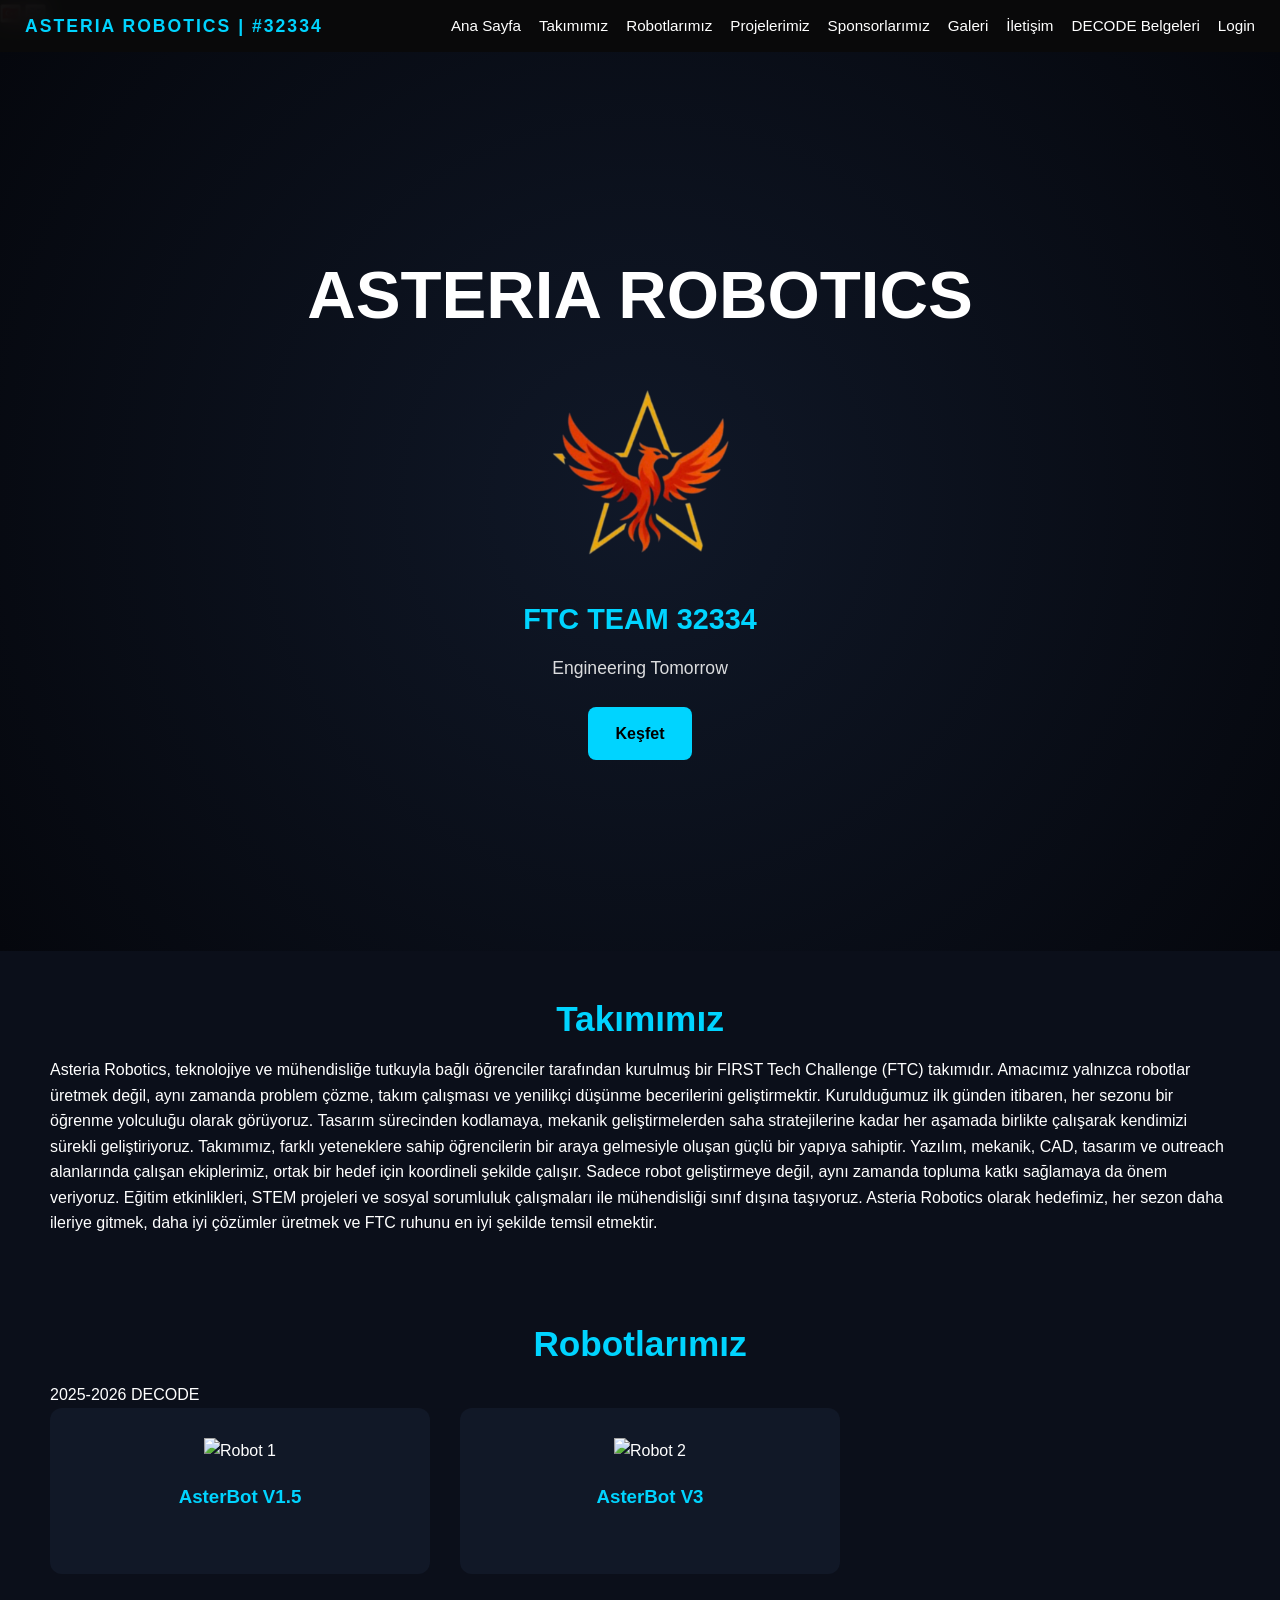
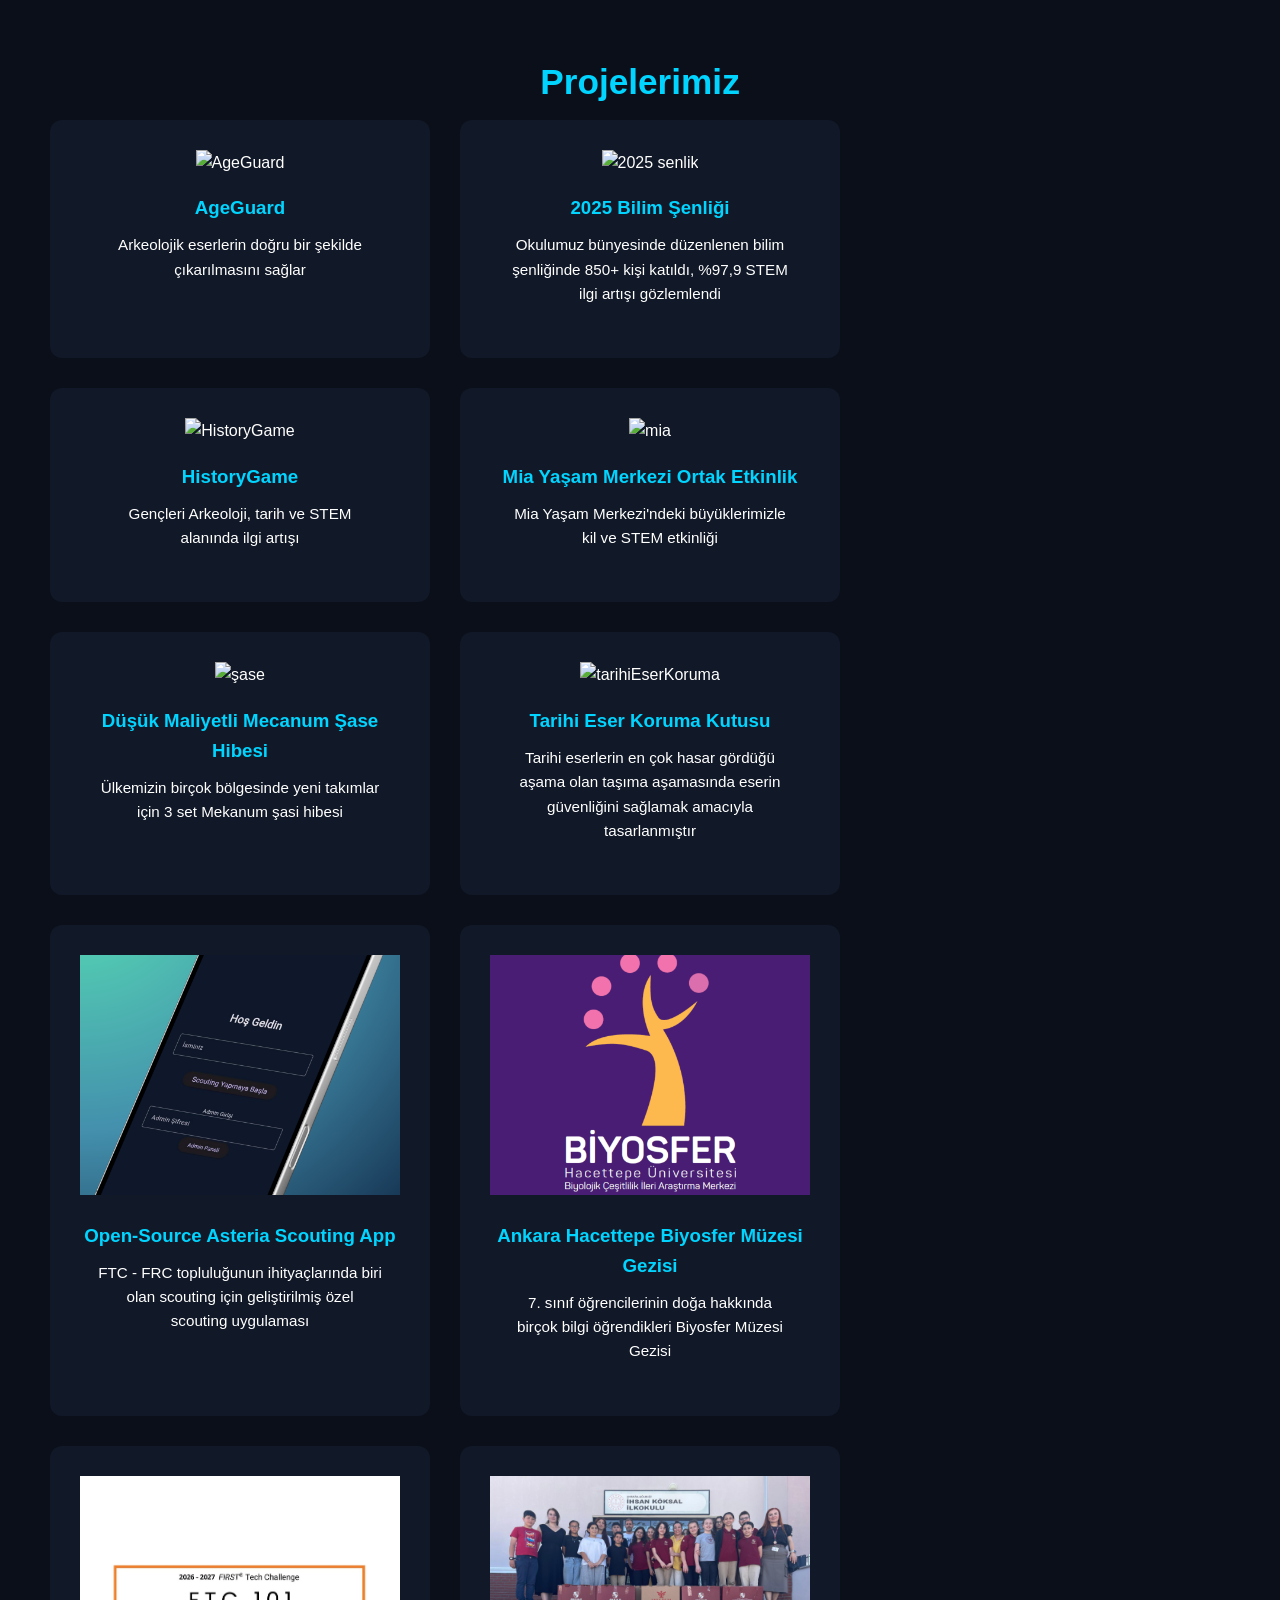
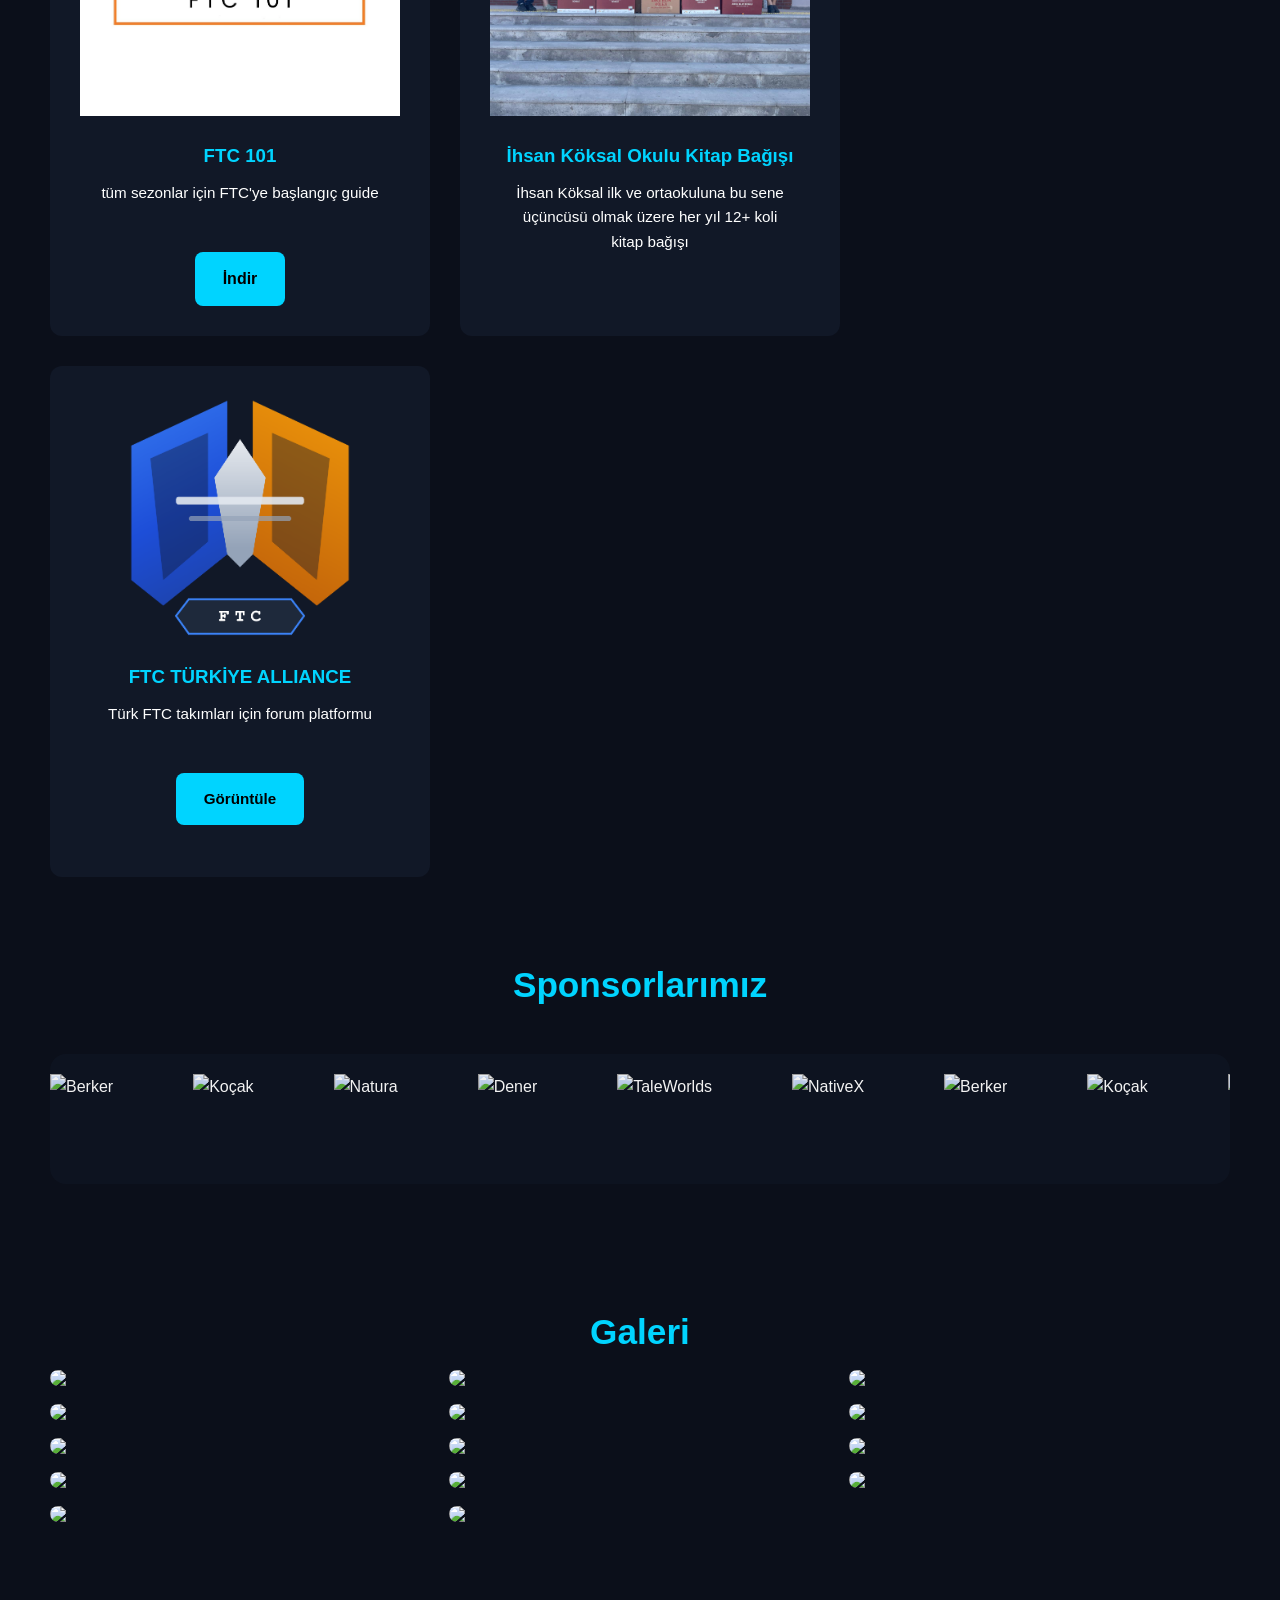
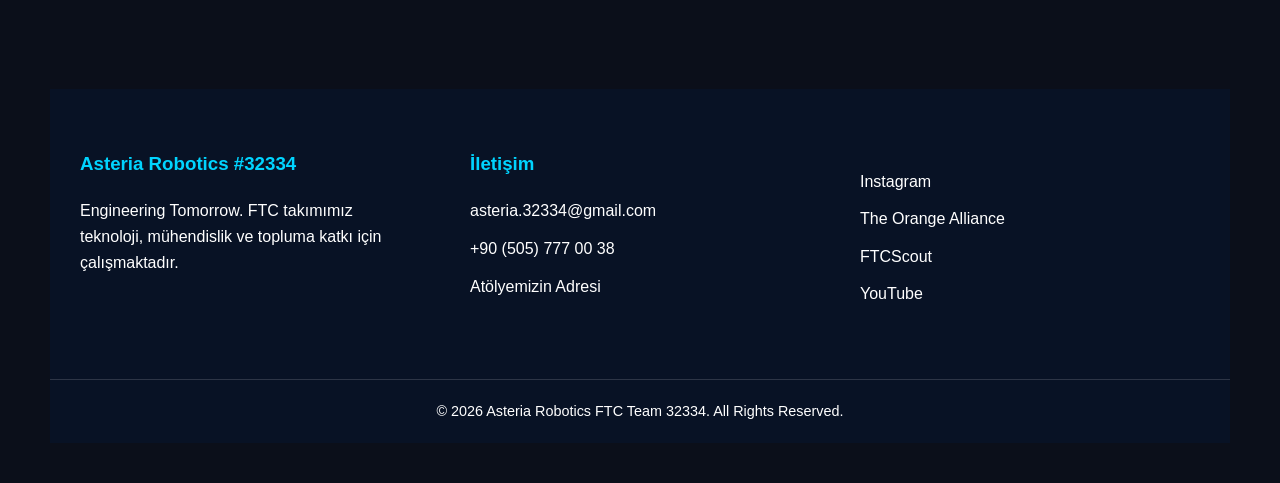
==== index.html @ 15f7be3d "Update index.html" ====
<!DOCTYPE html>
<html lang="tr">
<head>
    <meta charset="UTF-8">
    <meta name="viewport" content="width=device-width, initial-scale=1.0">
    <title>Asteria Robotics | FTC 32334</title>

    <link rel="icon" href="images/logo.png" >

    <link rel="manifest" href="manifest.json">

    <link rel="apple-touch-icon" href="images/logo.png">

    <link rel="stylesheet" href="style.css">
</head>

<body>

<!-- NAVBAR -->
<nav class="navbar">

    <div class="logo">ASTERIA ROBOTICS | #32334</div>

    <ul class="nav-links">

        <!-- Aynı sayfa bölümleri -->
        <li><a href="#home">Ana Sayfa</a></li>
        <li><a href="#team">Takımımız</a></li>
        <li><a href="#robots">Robotlarımız</a></li>
        <li><a href="#projects">Projelerimiz</a></li>
        <li><a href="#sponsors">Sponsorlarımız</a></li>
        <li><a href="#gallery">Galeri</a></li>
        <li><a href="#contact">İletişim</a></li>

        <li><a href="decode_belgeler.html">DECODE Belgeleri</a></li>
        <li><a href="giris.html">Login</a></li>        

        <!-- Ayrı HTML sayfaları (şimdilik boş) 
        <li><a href="awards.html">Awards</a></li>
        <li><a href="outreach.html">Outreach</a></li>
        <li><a href="resources.html">Resources</a></li>
        <li><a href="blog.html">Blog</a></li>
        <li><a href="join.html">Join Us</a></li> -->

    </ul>

</nav>

<div class="language-switch">
    <button onclick="setLanguage('tr')">🇹🇷</button>
    <button onclick="setLanguage('en')">🇬🇧</button>
</div>

<!-- HERO -->
<section id="home" class="hero">

    <div class="hero-content">

        <h1>ASTERIA ROBOTICS</h1>

         <div class="logo-wrapper">
            <img src="images/logo.png" alt="Team Logo">
        </div>

        <h2>FTC TEAM 32334</h2>

        <p>Engineering Tomorrow</p>

        <a href="#team" class="btn">Keşfet</a>

    </div>

</section>

<!-- TEAM -->
<section id="team" class="section">
    <h2>Takımımız</h2>
    <p>Asteria Robotics, teknolojiye ve mühendisliğe tutkuyla bağlı öğrenciler tarafından kurulmuş bir FIRST Tech Challenge (FTC) takımıdır. Amacımız yalnızca robotlar üretmek değil, aynı zamanda problem çözme, takım çalışması ve yenilikçi düşünme becerilerini geliştirmektir.

Kurulduğumuz ilk günden itibaren, her sezonu bir öğrenme yolculuğu olarak görüyoruz. Tasarım sürecinden kodlamaya, mekanik geliştirmelerden saha stratejilerine kadar her aşamada birlikte çalışarak kendimizi sürekli geliştiriyoruz.

Takımımız, farklı yeteneklere sahip öğrencilerin bir araya gelmesiyle oluşan güçlü bir yapıya sahiptir. Yazılım, mekanik, CAD, tasarım ve outreach alanlarında çalışan ekiplerimiz, ortak bir hedef için koordineli şekilde çalışır.

Sadece robot geliştirmeye değil, aynı zamanda topluma katkı sağlamaya da önem veriyoruz. Eğitim etkinlikleri, STEM projeleri ve sosyal sorumluluk çalışmaları ile mühendisliği sınıf dışına taşıyoruz.

Asteria Robotics olarak hedefimiz, her sezon daha ileriye gitmek, daha iyi çözümler üretmek ve FTC ruhunu en iyi şekilde temsil etmektir.</p>
</section>

<!-- ROBOTS -->
<section id="robots" class="section">
    <h2>Robotlarımız</h2>
    <p>2025-2026 DECODE </p>
    <div class="card-container">

    <div class="card">
        <img src="images/robotv1.jpeg" alt="Robot 1" width="250">
        <h3>AsterBot V1.5</h3>
        <p></p>
    </div>

    <div class="card">
        <img src="images/robotv2.jpeg" alt="Robot 2">
        <h3>AsterBot V3</h3>
        <p></p>
    </div>

</div>
</section>

<!-- PROJECTS -->
<section id="projects" class="section">
    <h2>Projelerimiz</h2>

    <div class="card-container">

    <div class="card">
        <img src="images/AgeGuard.jpeg" alt="AgeGuard">
        <h3>AgeGuard</h3>
        <p>Arkeolojik eserlerin doğru bir şekilde çıkarılmasını sağlar</p>
    </div>

    <div class="card">

        <img src="images/2025senlik.jpeg" alt="2025 senlik">

        <h3>2025 Bilim Şenliği</h3>

        <p>Okulumuz bünyesinde düzenlenen bilim şenliğinde 850+ kişi katıldı, %97,9 STEM ilgi artışı gözlemlendi
        </p>
    </div>

    <div class="card">
        <img src="images/HistoryGame.jpeg" alt="HistoryGame">
        <h3>HistoryGame</h3>
        <p>Gençleri Arkeoloji, tarih ve STEM alanında ilgi artışı</p>
    </div>

    <div class="card">
        <img src="images/mia.jpeg" alt="mia">
        <h3>Mia Yaşam Merkezi Ortak Etkinlik</h3>
        <p>Mia Yaşam Merkezi'ndeki büyüklerimizle kil ve STEM etkinliği</p>
    </div>

    <div class="card">
        <img src="images/şase.jpeg" alt="şase">
        <h3>Düşük Maliyetli Mecanum Şase Hibesi</h3>
        <p>Ülkemizin birçok bölgesinde yeni takımlar için 3 set Mekanum şasi hibesi</p>
    </div>

    <div class="card">
        <img src="images/tarihiEserKoruma.jpeg" alt="tarihiEserKoruma">
        <h3>Tarihi Eser Koruma Kutusu</h3>
        <p>Tarihi eserlerin en çok hasar gördüğü aşama olan taşıma aşamasında eserin güvenliğini sağlamak amacıyla tasarlanmıştır</p>
    </div>

    <div class="card">
        <img src="images/ASTERIA SCOUTING.png" alt="AsteriaScouting">
        <h3>Open-Source Asteria Scouting App</h3>
        <p>FTC - FRC topluluğunun ihityaçlarında biri olan scouting için geliştirilmiş özel scouting uygulaması</p>
    </div>

    <div class="card">
        <img src="images/biyosfer.png" alt="biyosfer">
        <h3>Ankara Hacettepe Biyosfer Müzesi Gezisi</h3>
        <p>7. sınıf öğrencilerinin doğa hakkında birçok bilgi öğrendikleri Biyosfer Müzesi Gezisi</p>
    </div>

    <div class="card">
        <img src="images/FTC 101.jpg" alt="ftc101">
                <h3>FTC 101 </h3>

                <p>tüm sezonlar için FTC'ye başlangıç guide</p>

                <a href="files/FTC 101 EN.pdf" download class="btn">
                    İndir
                </a>
            </div>
    <div class="card">
        <img src="images/kitap1.jpeg" alt="kitap">
        <h3>İhsan Köksal Okulu Kitap Bağışı</h3>
        <p>İhsan Köksal ilk ve ortaokuluna bu sene üçüncüsü olmak üzere her yıl 12+ koli kitap bağışı</p>
    </div>


    <div class="card">
        <img src="images/Icon-512.png" alt="ftc-turkiye-alliance">
                <h3>FTC TÜRKİYE ALLIANCE</h3>

                <p>Türk FTC takımları için forum platformu</p>

                <p><a href="https://asteria32334.github.io/ftc-turkiye-alliance/" target="_blank" class="btn">
                    Görüntüle
                </a></p>
            </div>

    <!-- 
    <div class="card">
    <h3>Engineering Portfolio</h3>

    <p>
        FTC sezon portföyümüzü inceleyebilirsiniz.
    </p>

    <a href="images/biyosfer.png"
       download
       class="btn">
       İndir
    </a> -->
</div>

</div>
</section>

<!-- SPONSORS -->
<section id="sponsors" class="section">
    <h2>Sponsorlarımız</h2>

    <div class="sponsor-slider">
        <div class="sponsor-track" data-clone="true">
            <img src="images/berker.jpeg" alt="Berker">
            <img src="images/koçak.jpeg" alt="Koçak">
            <img src="images/natura.jpeg" alt="Natura">
            <img src="images/dener.png" alt="Dener">
            <img src="images/taleworlds.jpg" alt="TaleWorlds">
            <img src="images/nativex.jpeg" alt="NativeX">
            
            <!-- Aynı resimleri tekrar koy (sonsuz döngü için) -->
            <img src="images/berker.jpeg" alt="Berker">
            <img src="images/koçak.jpeg" alt="Koçak">
            <img src="images/natura.jpeg" alt="Natura">
            <img src="images/dener.png" alt="Dener">
            <img src="images/taleworlds.jpg" alt="TaleWorlds">
            <img src="images/nativex.jpeg" alt="NativeX">
        </div>
    </div>
</section>

<!-- GALLERY -->
<section id="gallery" class="section">
    <h2>Galeri</h2>

    <div class="gallery">
    <img src="images/galeri/1.jpeg">
    <img src="images/galeri/2.jpeg">
    <img src="images/galeri/3.jpeg">
    <img src="images/galeri/4.jpeg">
    <img src="images/galeri/5.jpeg">
    <img src="images/galeri/6.jpeg">
    <img src="images/galeri/7.jpeg">
    <img src="images/galeri/8.jpeg">
    <img src="images/galeri/9.jpeg">
    <img src="images/galeri/10.jpeg">
    <img src="images/galeri/11.jpeg">
    <img src="images/galeri/12.jpeg">
    <img src="images/galeri/13.jpeg">
    <img src="images/galeri/14.jpeg">    
</div>


</section>

<!-- CONTACT -->

<!-- CONTACT -->

<!-- CONTACT 
>>>>>>> 78aea87 (Ana sayfa ve iletişim bölümü tamamlandı)
<section id="contact" class="section">
    <h2>İletişim</h2>

    <div class="card-container contact-grid">

        <div class="card">
            <h3>E-Mail</h3>
            <p>
                <a href="mailto:asteria.32334@gmail.com">asteria.32334@gmail.com</a>
            </p>
        </div>

        <div class="card">
            <h3>Telefon</h3>
            <p>
                <a href="tel:+905057770038">+90 505 777 00 38</a>
            </p>
        </div>

        <div class="card">
            <h3>Adres</h3>
            <p>
                <a href="https://maps.app.goo.gl/HN1VrrvqUwMMbExA6" target="_blank">
                    Atölye Adresi
                </a>
            </p>
        </div>

    </div>

    <!--<div class="card">
            <h3>Instagram</h3>
            <p>
                <a href="https://instagram.com/asteria32334" target="_blank">
                    @asteria32334
                </a>
            </p>
        </div>
</section>

    
<<<<<<< HEAD
    <!--  <p>e-mail: <a href="mailto:asteria.32334@gmail.com">
=======
      <p>e-mail: <a href="mailto:asteria.32334@gmail.com">
>>>>>>> 78aea87 (Ana sayfa ve iletişim bölümü tamamlandı)
    asteria.32334@gmail.com
</a></p>
    <p> </p>

    <p>telefon numarası: <a href="tel:+905057770038">
    +90 505 777 00 38
</a></p>
    <p> </p>
    <div class="address">

    <a href="https://maps.app.goo.gl/HN1VrrvqUwMMbExA6?g_st=ic" target="_blank">
        Atölyemizin Adresi
    </a>
</div>  -->

<section id="contact" class="section">
<footer class="footer">

    <div class="footer-container">

        <div class="footer-column">
            <h3>Asteria Robotics #32334</h3>
            <p>
                Engineering Tomorrow.
                FTC takımımız teknoloji, mühendislik ve topluma katkı için çalışmaktadır.
            </p>
        </div>

        <div class="footer-column">
            <h3>İletişim</h3>

            <p><a href="mailto:asteria.32334@gmail.com">
    asteria.32334@gmail.com
</a></p>
            <p><a href="tel:+905057770038">
    +90 (505) 777 00 38
</a></p>
            <p>
                <a href="https://maps.app.goo.gl/HN1VrrvqUwMMbExA6?g_st=ic" target="_blank">
        Atölyemizin Adresi
    </a>
            </p>
        </div>

        <div class="footer-column">
            <h3> </h3>

            <p><a href="https://www.instagram.com/asteria_32334/" target="_blank">
                    Instagram
                </a></p>
            <p><a href="https://theorangealliance.org/teams/32334" target="_blank">
        The Orange Alliance
    </a></p>
            <p><a href="https://ftcscout.org/teams/32334" target="_blank">
        FTCScout
    </a></p>
    </p>
            <p><a href="https://www.youtube.com/@asteria32334" target="_blank">
        YouTube
    </a></p>
        </div>

    </div>

    <div class="footer-bottom">
        © 2026 Asteria Robotics FTC Team 32334. All Rights Reserved.
    </div>

</footer>

</section>

</body>
</html>
---- style.css ----
/* ====================== RESET & GENERAL ====================== */
* {
    margin: 0;
    padding: 0;
    box-sizing: border-box;
}

html {
    scroll-behavior: smooth;
    scroll-padding-top: 80px;
}

body {
    font-family: Arial, sans-serif;
    background: #0b0f1a;
    color: white;
    line-height: 1.6;
}

/* ====================== NAVBAR ====================== */
.navbar {
    position: fixed;
    top: 0;
    width: 100%;
    background: rgba(10, 10, 10, 0.95);
    display: flex;
    justify-content: space-between;
    align-items: center;
    padding: 12px 25px;
    z-index: 1000;
    backdrop-filter: blur(10px);
}

.logo {
    font-weight: bold;
    color: #00d4ff;
    letter-spacing: 2px;
    font-size: 1.1rem;
}

.nav-links {
    display: flex;
    list-style: none;
    gap: 18px;
    flex-wrap: wrap;
}

.nav-links a {
    color: white;
    text-decoration: none;
    font-size: 0.95rem;
    transition: color 0.3s;
}

.nav-links a:hover {
    color: #00d4ff;
}

/* ====================== HERO ====================== */
.hero {
    height: 100vh;
    display: flex;
    justify-content: center;
    align-items: center;
    text-align: center;
    background: radial-gradient(circle, #101828, #05070d);
    margin-top: 25px;
}

.hero-content h1 {
    font-size: 4.2rem;
    margin-bottom: 10px;
}

.hero h2 {
    color: #00d4ff;
    margin-top: 8px;
    font-size: 1.8rem;
}

.hero p {
    margin-top: 12px;
    opacity: 0.85;
    font-size: 1.1rem;
}

.logo-wrapper img {
    width: 180px;
    margin: 20px 0;
}

.btn {
    display: inline-block;
    margin-top: 25px;
    padding: 14px 28px;
    background: #00d4ff;
    color: black;
    border-radius: 8px;
    text-decoration: none;
    font-weight: bold;
    transition: all 0.3s;
}

.btn:hover {
    transform: translateY(-3px);
    box-shadow: 0 10px 20px rgba(0, 212, 255, 0.3);
}

/* ====================== SECTIONS ====================== */
.section {
    padding: 40px 50px;
}

.section h2 {
    color: #00d4ff;
    margin-bottom: 10px;
    text-align: center;
    font-size: 2.2rem;
}

/* ====================== CARD CONTAINER ====================== */
.card-container {
    display: flex;
    gap: 30px;
    
    flex-wrap: wrap;
}

.card {
    width: 380px;
    background: #111827;
    border-radius: 12px;
    padding: 30px;
    overflow: hidden;
    text-align: center;
    transition: all 0.4s ease;
}

.card:hover {
    transform: translateY(-8px);
    box-shadow: 0 15px 30px rgba(0, 212, 255, 0.15);
}

.card img {
    width: 100%;
    height: 240px;
    object-fit: cover;
}

.card h3 {
    margin: 18px 0 10px;
    color: #00d4ff;
}

.card p {
    padding: 0 18px 22px;
    font-size: 0.95rem;
}

/* ====================== SPONSOR SLIDER (OPTIMIZE EDİLMİŞ) ====================== */
/* ====================== SPONSOR SLIDER - EN STABİL VERSİYON ====================== */
.sponsor-slider {
    overflow: hidden;
    width: 100%;
    margin: 40px 0;
    padding: 20px 0;
    background: rgba(17, 24, 39, 0.5);
    border-radius: 16px;
}

.sponsor-track {
    display: flex;
    gap: 80px;
    width: max-content;
    animation: scrollLeft 30s linear infinite;
    /* Performansı artıran özellikler */
    will-change: transform;
    transform: translate3d(0, 0, 0); /* GPU hızlandırma */
}

.sponsor-track img {
    height: 90px;
    width: auto;
    object-fit: contain;
    flex-shrink: 0;
    filter: brightness(0.95);
    transition: transform 0.4s ease;
}

.sponsor-track img:hover {
    transform: scale(1.1);
}

/* Sonsuz döngü için kopyalama */
.sponsor-track::after {
    content: attr(data-clone);
    display: flex;
    gap: 80px;
    margin-left: 80px;
}

@keyframes scrollLeft {
    from { transform: translateX(0); }
    to   { transform: translateX(-50%); }
}

/* Mobil için daha yavaş ve hafif */
@media (max-width: 768px) {
    .sponsor-track {
        animation-duration: 22s;
        gap: 50px;
    }
    .sponsor-track img {
        height: 70px;
    }
}
/* ====================== GALLERY ====================== */
.gallery {
    columns: 3;
    column-gap: 18px;
}

.gallery img {
    width: 100%;
    margin-bottom: 18px;
    border-radius: 12px;
    display: block;
}

/* ====================== CONTACT ====================== */
.card-container .card {
    text-align: center;
}

/* ====================== MEDIA QUERIES ====================== */
@media (max-width: 768px) {
    .hero h1 {
        font-size: 3rem;
    }
    
    .section {
        padding: 60px 20px;
    }
    
    .sponsor-track {
        animation-duration: 16s;
        gap: 40px;
    }
    
    .sponsor-track img {
        height: 70px;
    }
    
    .gallery {
        columns: 2;
    }
}

@media (max-width: 500px) {
    .gallery {
        columns: 1;
    }
    
    .nav-links {
        gap: 10px;
    }
    
    .nav-links a {
        font-size: 0.85rem;
    }
}


/* İLETİŞİM BÖLÜMÜ İÇİN ÖZEL DÜZEN */
.contact-grid {
    display: grid;
    grid-template-columns: repeat(auto-fit, minmax(280px, 1fr));
    gap: 25px;
    justify-items: center;
}

.contact-grid .card {
    width: 100%;
    max-width: 320px;
    padding: 25px 20px;
    text-align: center;
}

.contact-grid .card h3 {
    margin-bottom: 12px;
    color: #00d4ff;
}

.contact-grid .card p {
    margin: 0;
}

/* Responsive */
@media (max-width: 600px) {
    .contact-grid {
        grid-template-columns: 1fr;
    }
}

/* FOOTER */

.footer {
    background: #081225;
    margin-top: 80px;
}

.footer-container {
    max-width: 1200px;
    margin: auto;

    display: flex;
    justify-content: space-between;
    gap: 50px;

    flex-wrap: wrap;

    padding: 60px 30px;
}

.footer-column {
    flex: 1;
    min-width: 250px;
}

.footer-column h3 {
    color: #00d4ff;
    margin-bottom: 20px;
}

.footer-column p,
.footer-column a {
    display: block;
    color: white;
    text-decoration: none;
    margin-bottom: 12px;
}

.footer-column a:hover {
    color: #00d4ff;
}

.footer-bottom {
    text-align: center;
    padding: 20px;
    border-top: 1px solid rgba(255,255,255,0.15);
    font-size: 0.9rem;
}
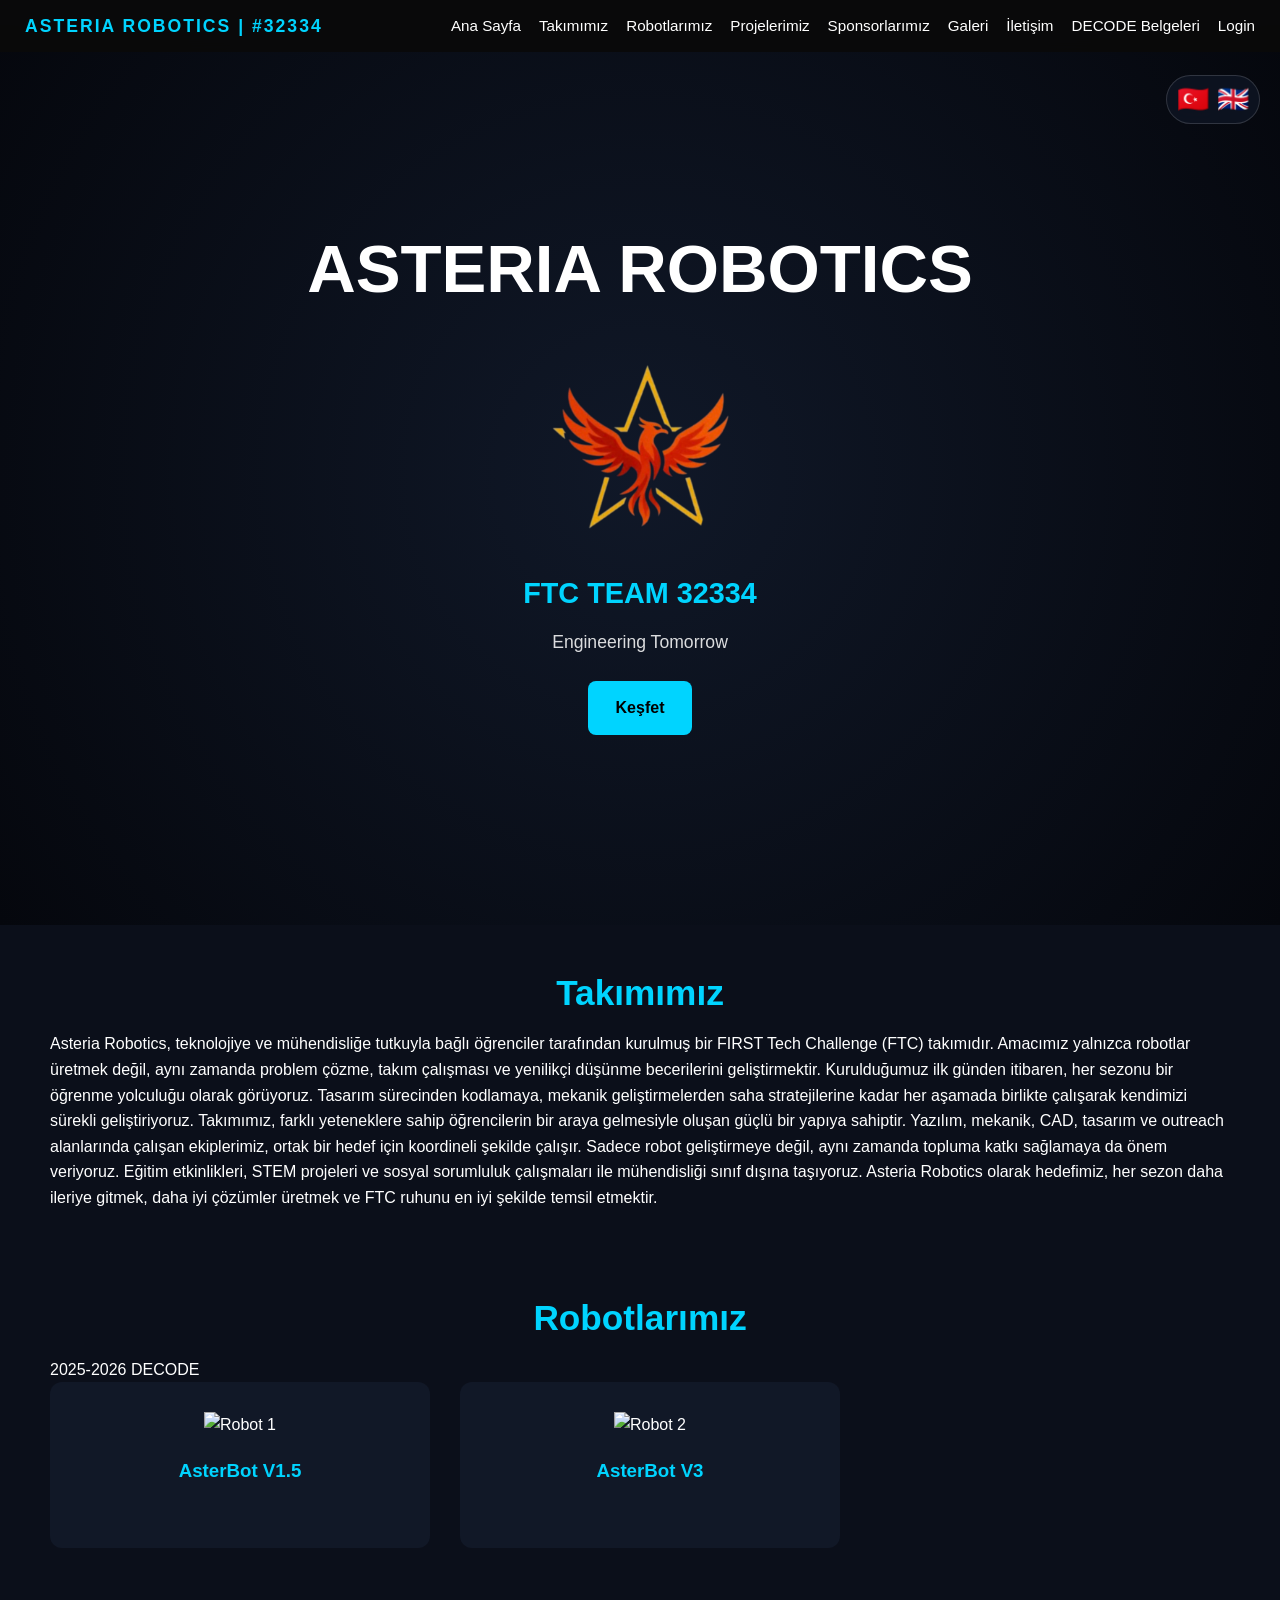
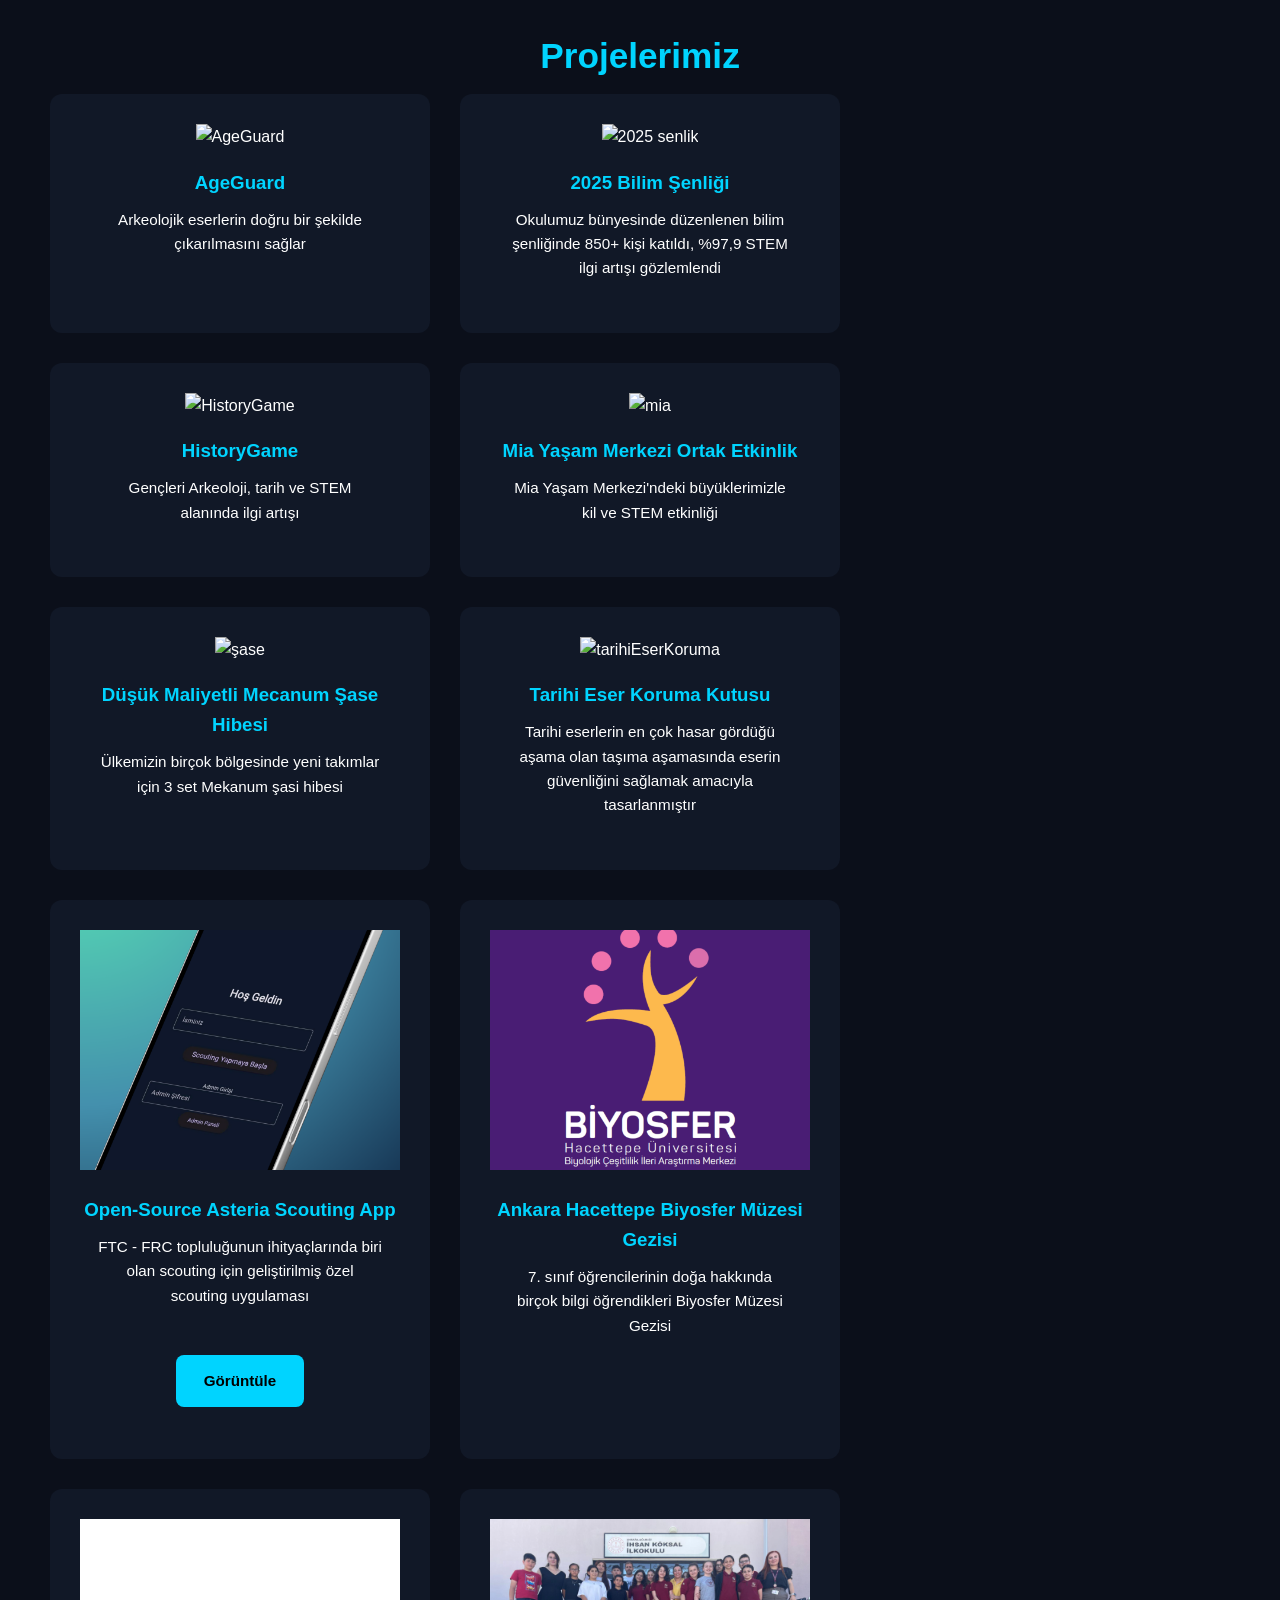
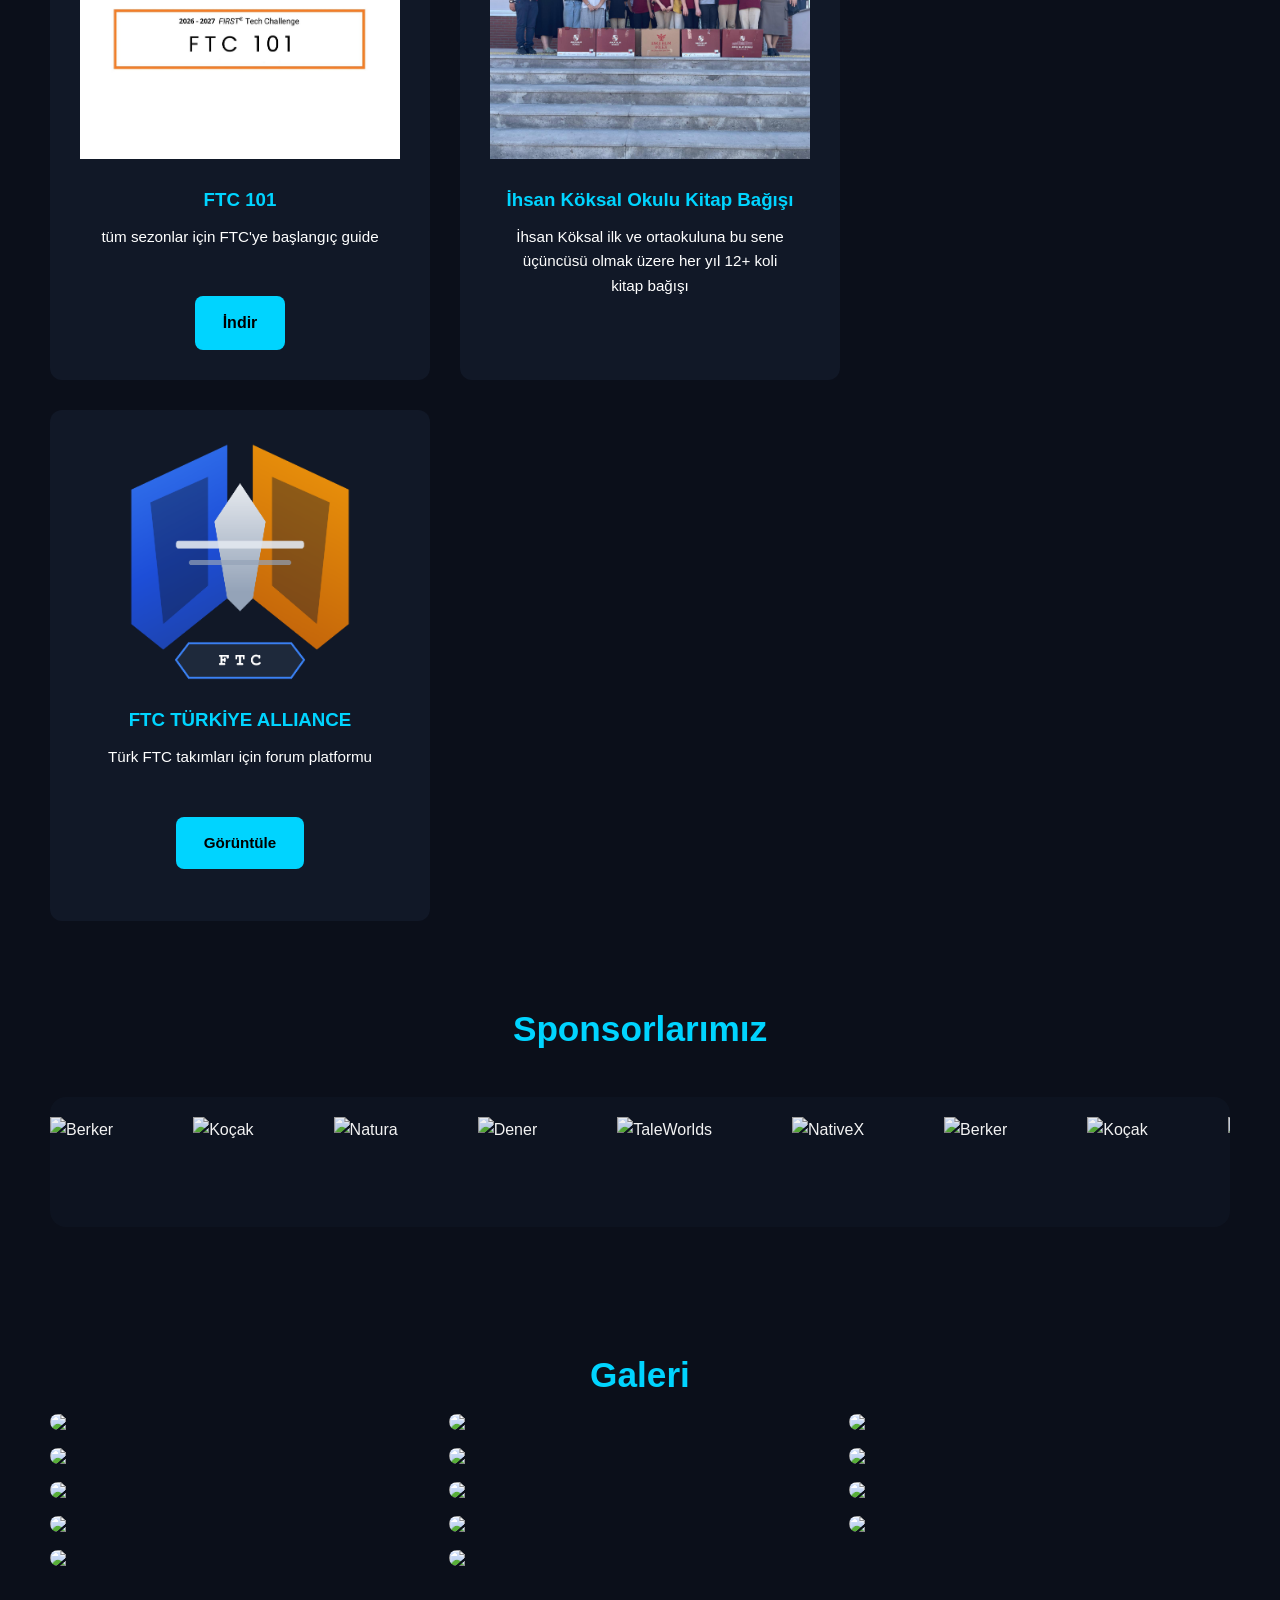
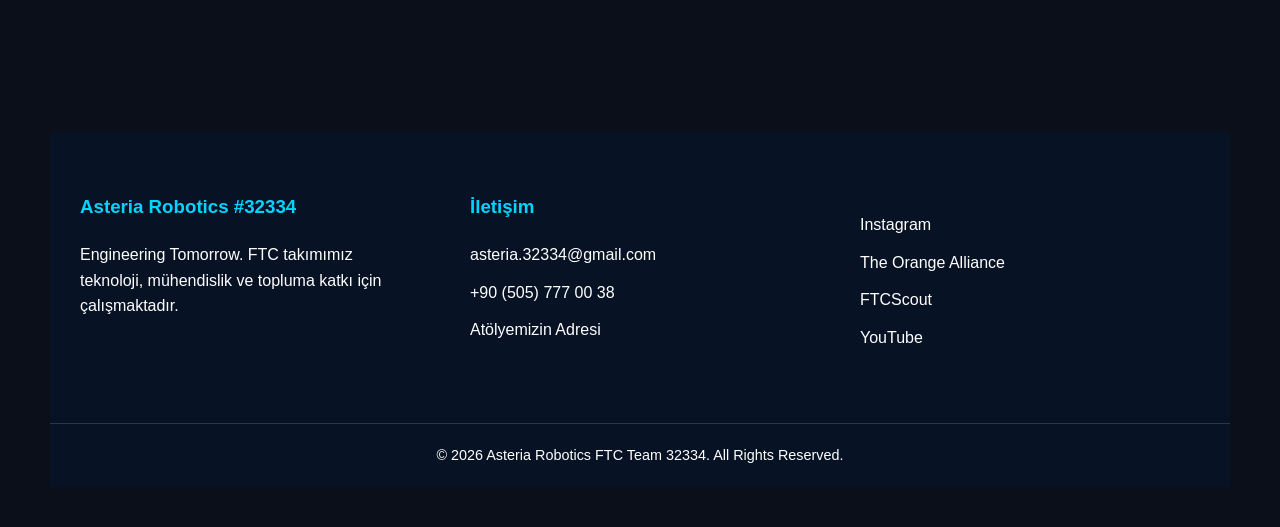
==== commit b3a0109e: "Update index.html" ====
--- a/index.html
+++ b/index.html
@@ -157,6 +157,12 @@
         <img src="images/ASTERIA SCOUTING.png" alt="AsteriaScouting">
         <h3>Open-Source Asteria Scouting App</h3>
         <p>FTC - FRC topluluğunun ihityaçlarında biri olan scouting için geliştirilmiş özel scouting uygulaması</p>
+
+        <p><a href="https://github.com/asteria32334/scouting.app.public.git" target="_blank" class="btn">
+                    Görüntüle
+                </a></p>
+
+        
     </div>
 
     <div class="card">
--- a/style.css
+++ b/style.css
@@ -55,6 +55,7 @@
 .nav-links a:hover {
     color: #00d4ff;
 }
+
 
 /* ====================== HERO ====================== */
 .hero {
@@ -350,3 +351,42 @@
     border-top: 1px solid rgba(255,255,255,0.15);
     font-size: 0.9rem;
 }
+
+
+.language-switch{
+    position:fixed;
+    top:75px;
+    right:20px;
+
+    display:flex;
+    gap:8px;
+
+    background:rgba(15,20,35,.85);
+    backdrop-filter:blur(10px);
+
+    padding:8px 10px;
+
+    border-radius:30px;
+
+    border:1px solid rgba(255,255,255,.15);
+
+    z-index:9999;
+}
+
+.language-switch button{
+
+    background:none;
+    border:none;
+
+    font-size:26px;
+
+    cursor:pointer;
+
+    transition:.25s;
+}
+
+.language-switch button:hover{
+
+    transform:scale(1.2);
+
+}
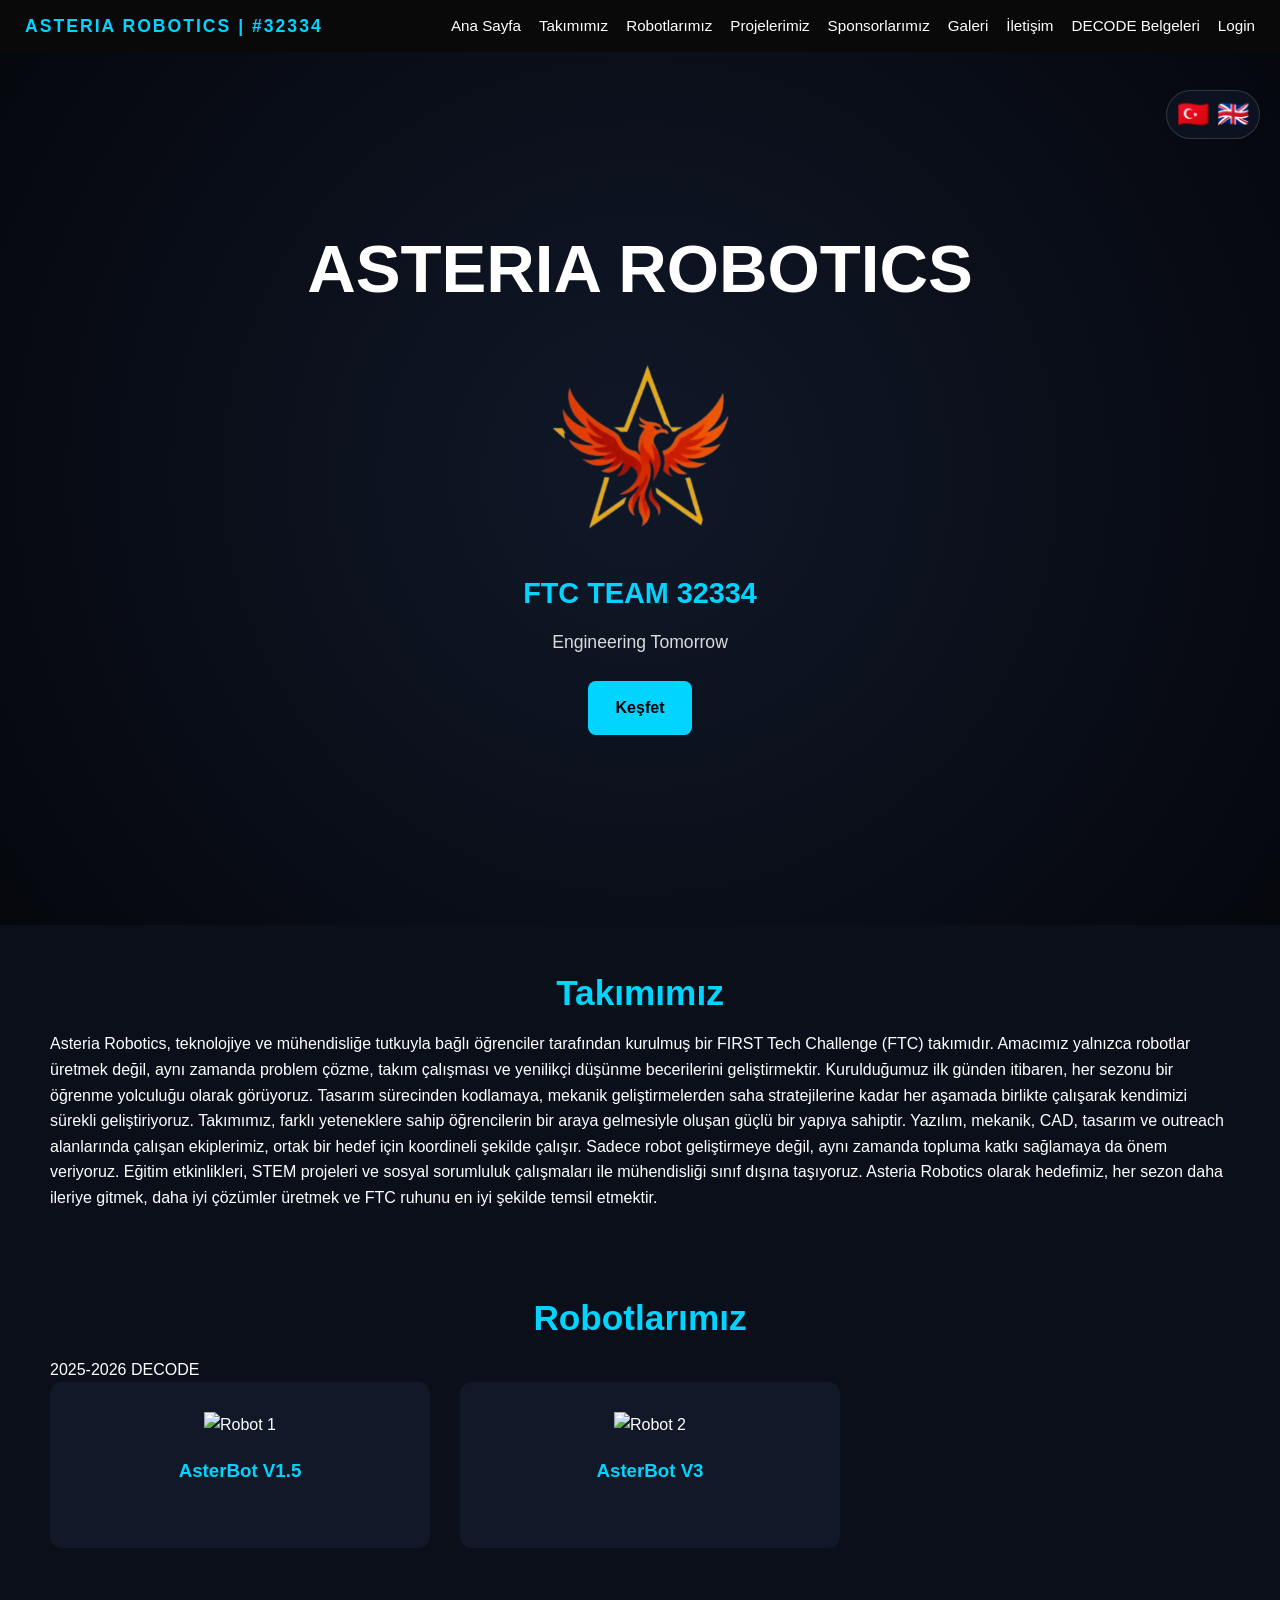
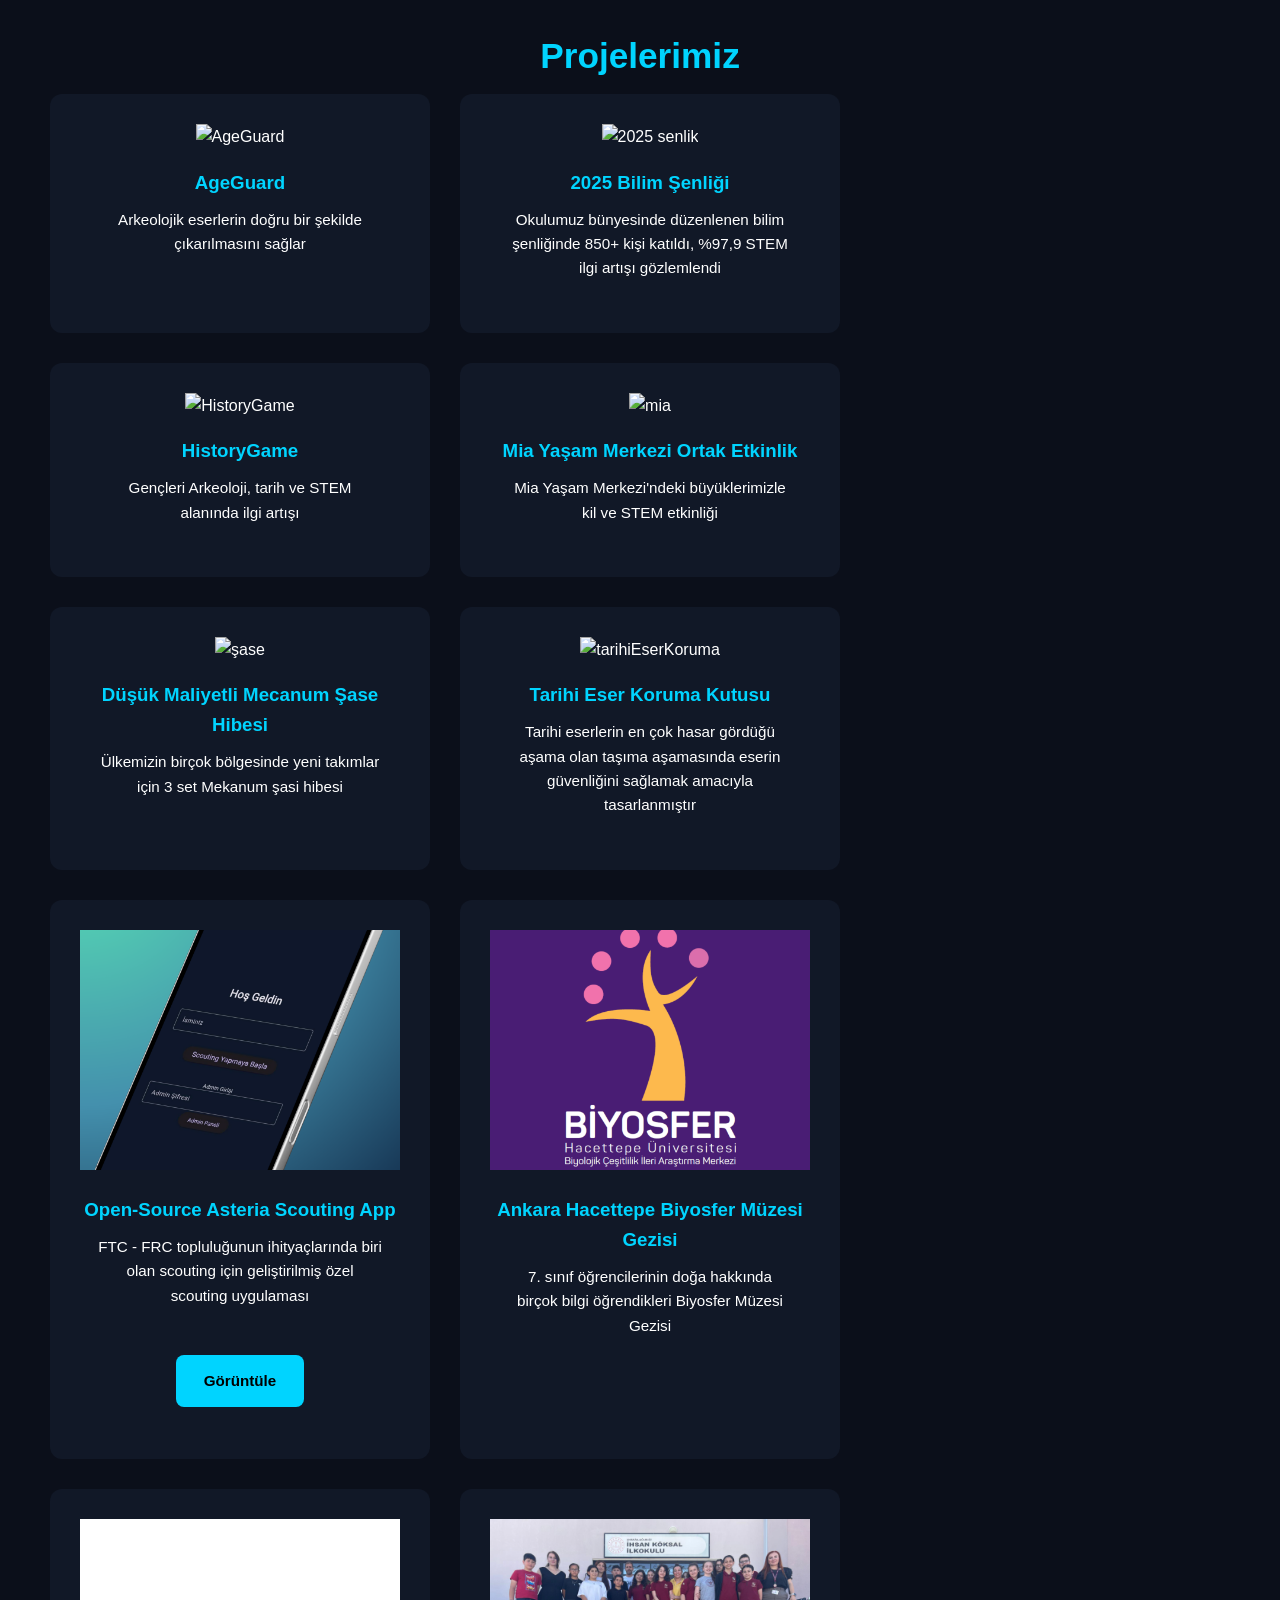
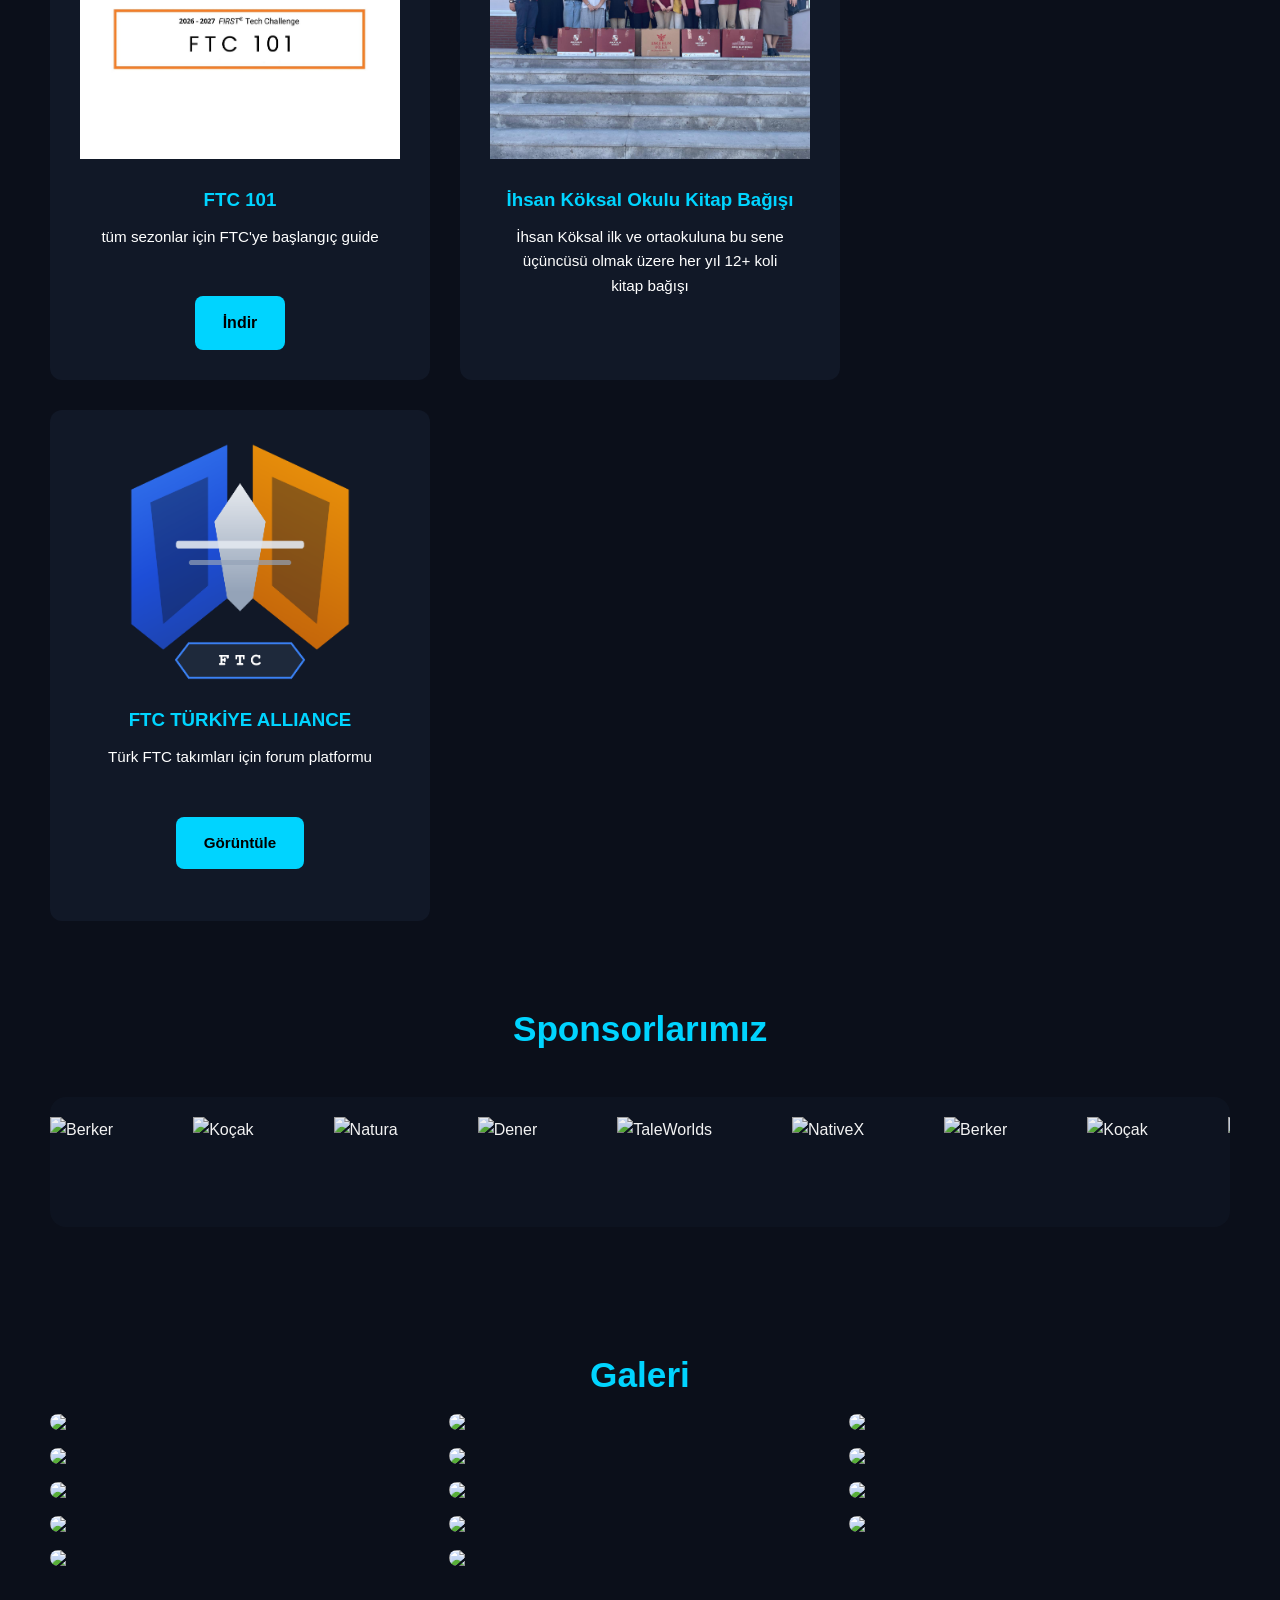
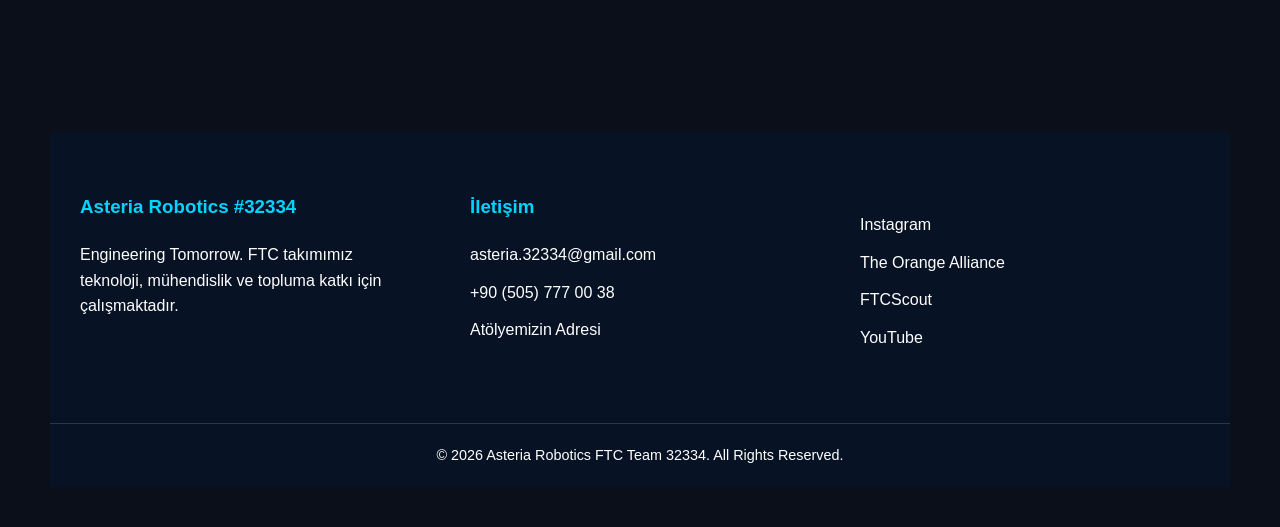
==== commit 3ebbe02b: "Update index.html" ====
--- a/index.html
+++ b/index.html
@@ -16,31 +16,22 @@
 
 <body>
 
-<!-- NAVBAR -->
 <nav class="navbar">
 
     <div class="logo">ASTERIA ROBOTICS | #32334</div>
 
     <ul class="nav-links">
 
-        <!-- Aynı sayfa bölümleri -->
-        <li><a href="#home">Ana Sayfa</a></li>
-        <li><a href="#team">Takımımız</a></li>
-        <li><a href="#robots">Robotlarımız</a></li>
-        <li><a href="#projects">Projelerimiz</a></li>
-        <li><a href="#sponsors">Sponsorlarımız</a></li>
-        <li><a href="#gallery">Galeri</a></li>
-        <li><a href="#contact">İletişim</a></li>
-
-        <li><a href="decode_belgeler.html">DECODE Belgeleri</a></li>
-        <li><a href="giris.html">Login</a></li>        
-
-        <!-- Ayrı HTML sayfaları (şimdilik boş) 
-        <li><a href="awards.html">Awards</a></li>
-        <li><a href="outreach.html">Outreach</a></li>
-        <li><a href="resources.html">Resources</a></li>
-        <li><a href="blog.html">Blog</a></li>
-        <li><a href="join.html">Join Us</a></li> -->
+        <li><a href="#home" id="navHome">Ana Sayfa</a></li>
+        <li><a href="#team" id="navTeam">Takımımız</a></li>
+        <li><a href="#robots" id="navRobots">Robotlarımız</a></li>
+        <li><a href="#projects" id="navProjects">Projelerimiz</a></li>
+        <li><a href="#sponsors" id="navSponsors">Sponsorlarımız</a></li>
+        <li><a href="#gallery" id="navGallery">Galeri</a></li>
+        <li><a href="#contact" id="navContact">İletişim</a></li>
+
+        <li><a href="decode_belgeler.html" id="navDecode">DECODE Belgeleri</a></li>
+        <li><a href="giris.html" id="navLogin">Login</a></li>
 
     </ul>
 
@@ -66,7 +57,7 @@
 
         <p>Engineering Tomorrow</p>
 
-        <a href="#team" class="btn">Keşfet</a>
+        <a href="#team" class="btn" id="discoverBtn">Keşfet</a>
 
     </div>
 
@@ -389,5 +380,75 @@
 
 </section>
 
+<script>
+
+const translations = {
+
+tr:{
+
+navHome:"Ana Sayfa",
+navTeam:"Takımımız",
+navRobots:"Robotlarımız",
+navProjects:"Projelerimiz",
+navSponsors:"Sponsorlarımız",
+navGallery:"Galeri",
+navContact:"İletişim",
+navDecode:"DECODE Belgeleri",
+navLogin:"Login",
+
+heroText:"Engineering Tomorrow",
+
+discoverBtn:"Keşfet"
+
+},
+
+en:{
+
+navHome:"Home",
+navTeam:"Our Team",
+navRobots:"Our Robots",
+navProjects:"Projects",
+navSponsors:"Sponsors",
+navGallery:"Gallery",
+navContact:"Contact",
+navDecode:"DECODE Documents",
+navLogin:"Login",
+
+heroText:"Engineering Tomorrow",
+
+discoverBtn:"Discover"
+
+}
+
+};
+
+function setLanguage(lang){
+
+document.documentElement.lang=lang;
+
+for(let id in translations[lang]){
+
+const element=document.getElementById(id);
+
+if(element){
+
+element.innerHTML=translations[lang][id];
+
+}
+
+}
+
+localStorage.setItem("language",lang);
+
+}
+
+window.onload=function(){
+
+setLanguage(localStorage.getItem("language") || "tr");
+
+}
+
+</script>
+
 </body>
 </html>
--- a/style.css
+++ b/style.css
@@ -355,7 +355,7 @@
 
 .language-switch{
     position:fixed;
-    top:75px;
+    top:90px;
     right:20px;
 
     display:flex;
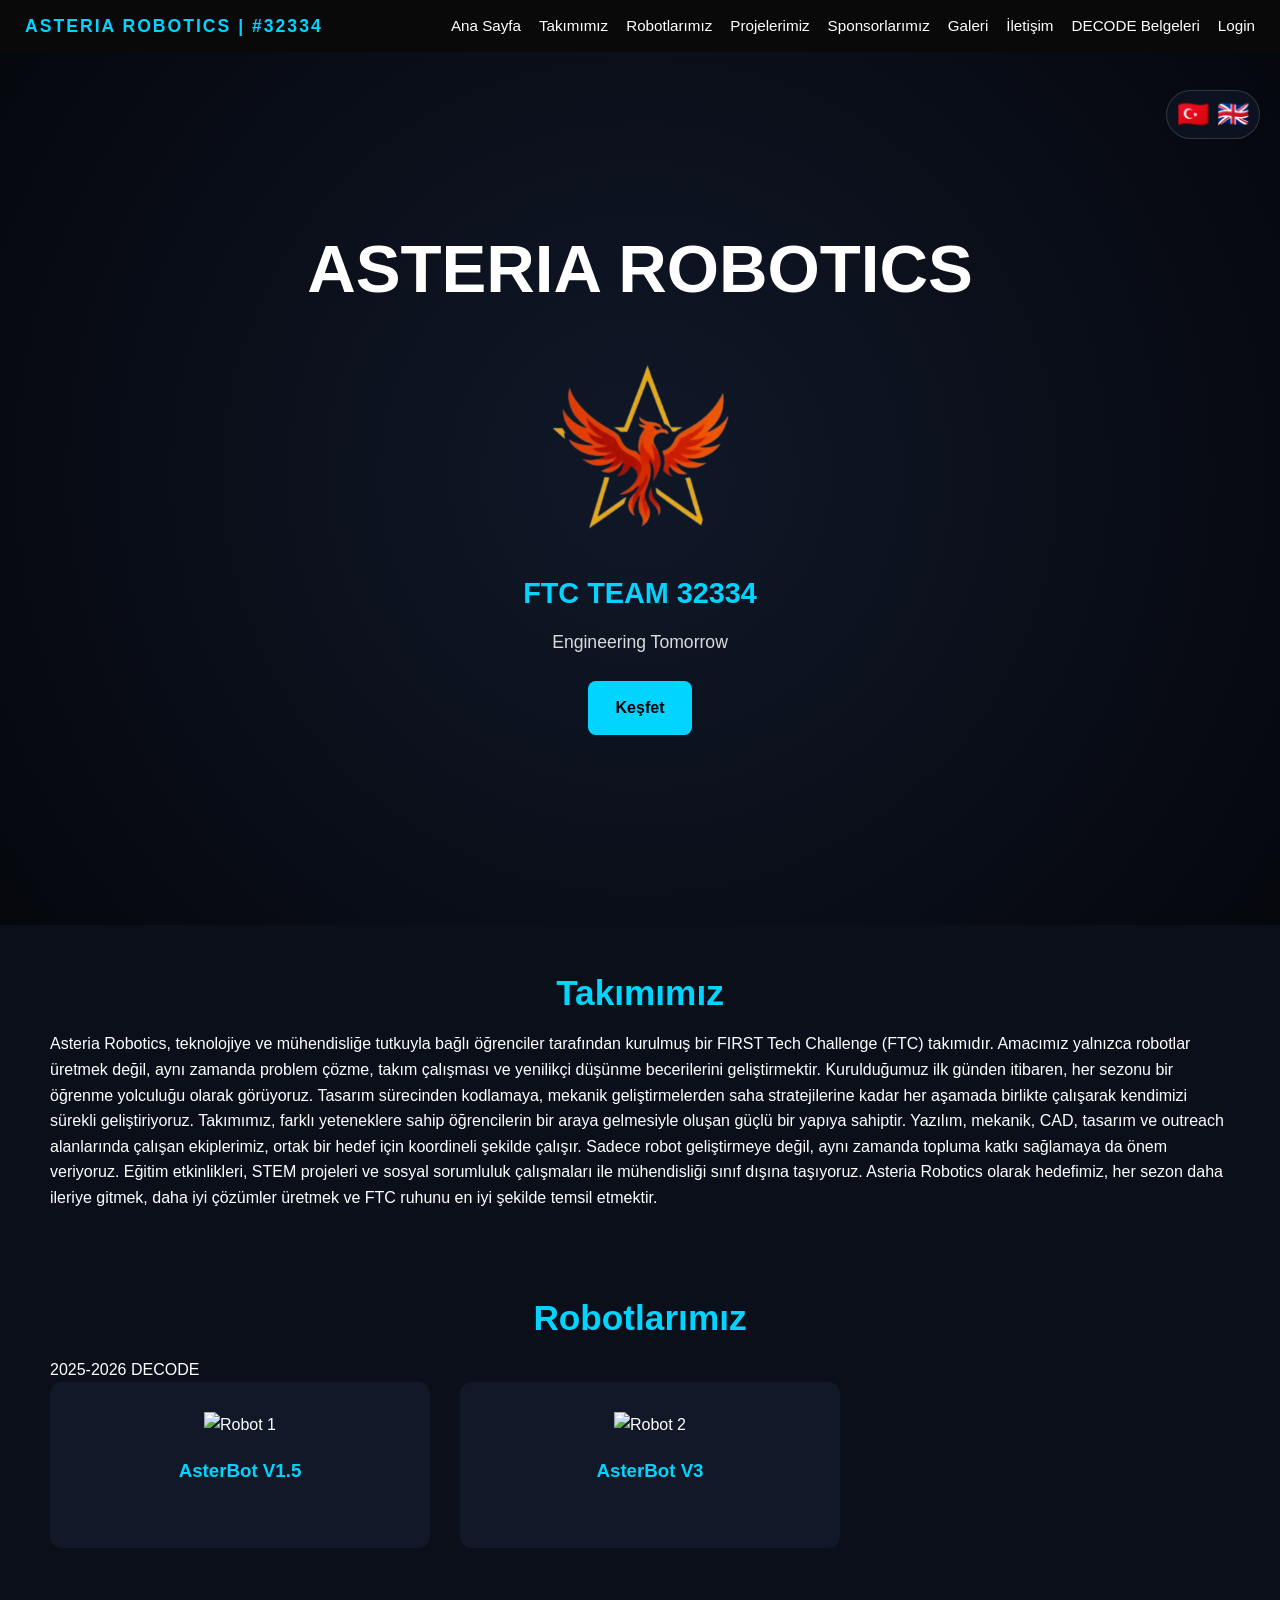
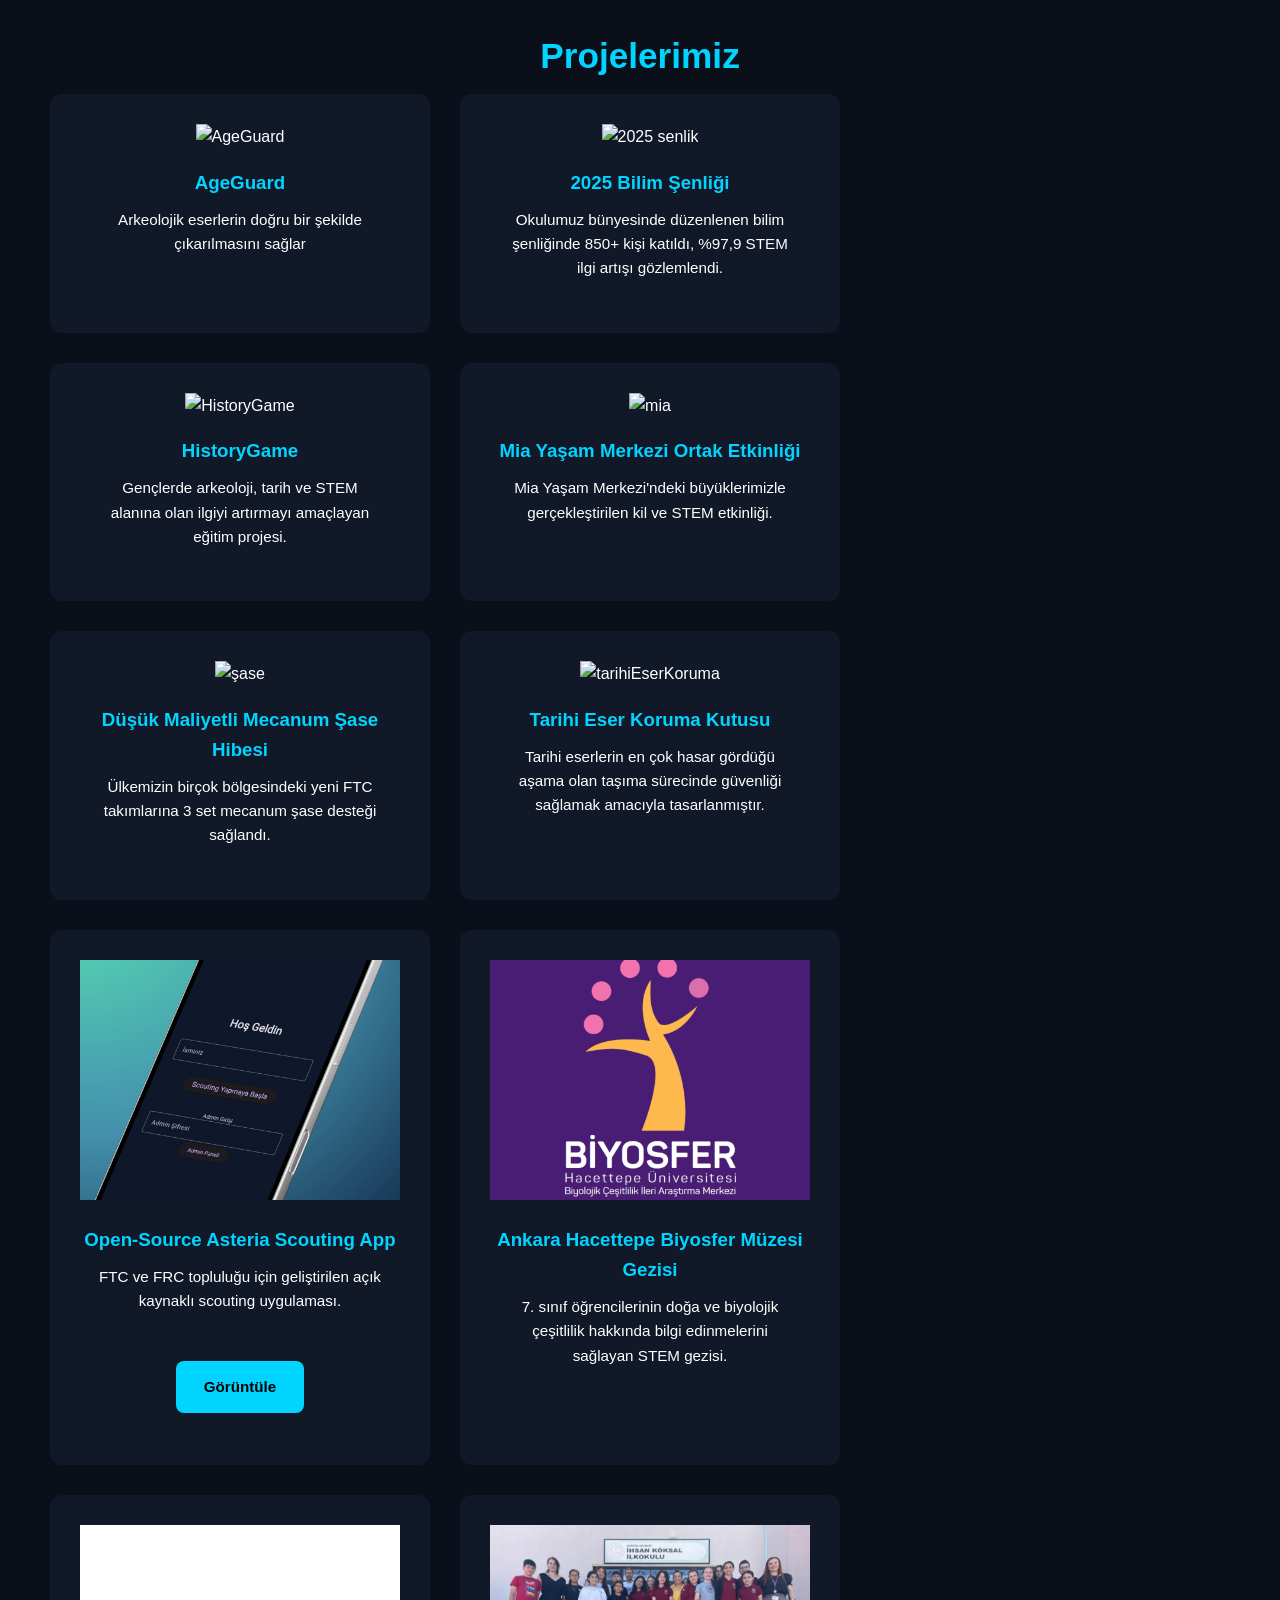
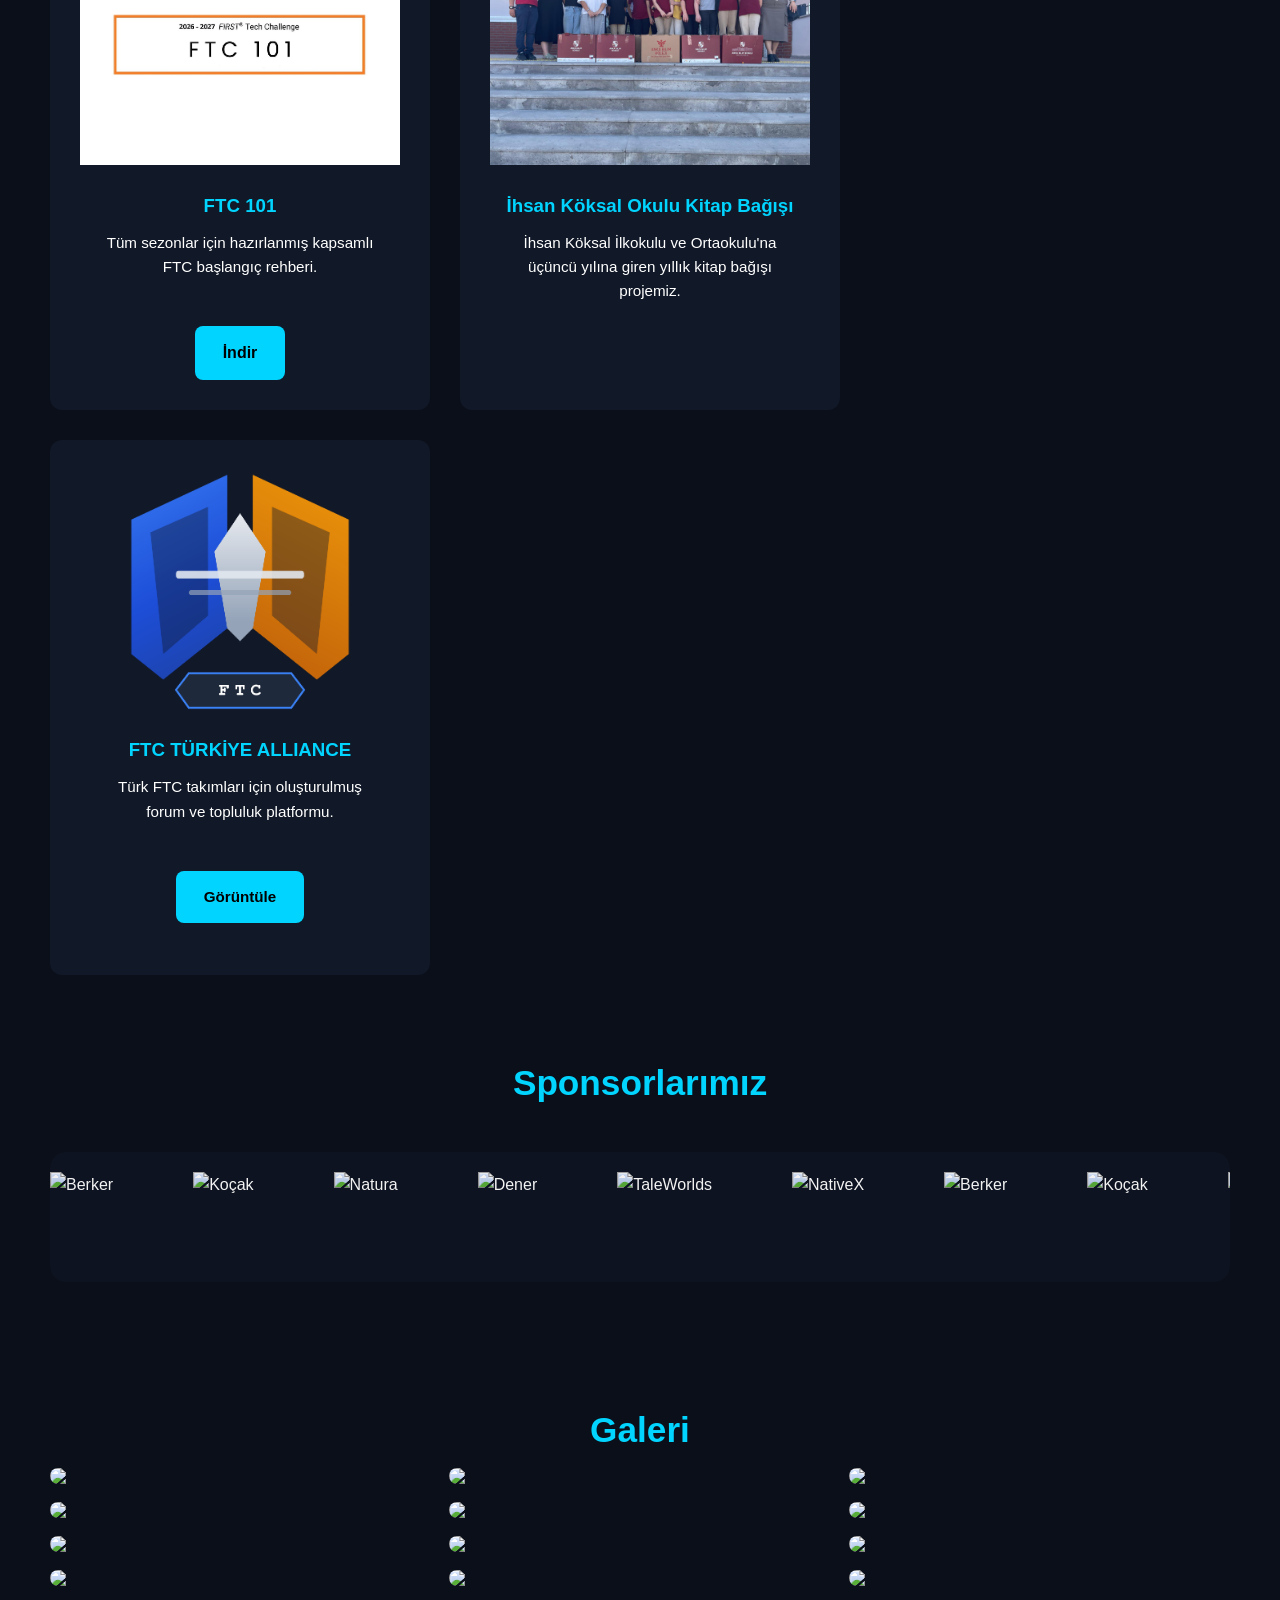
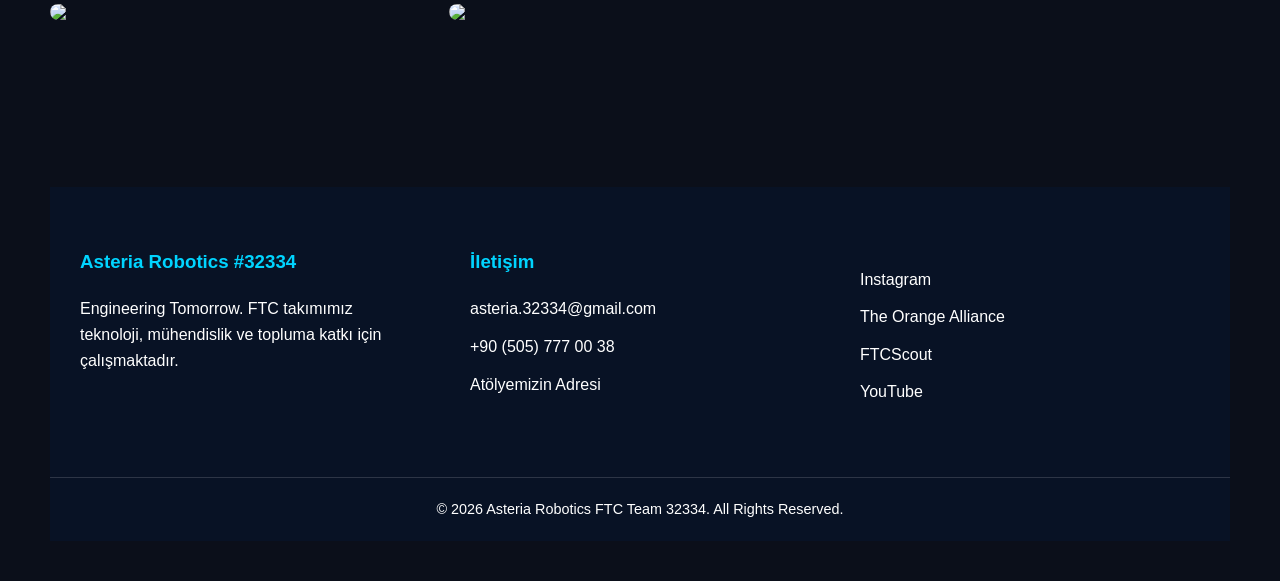
==== commit 6c419b05: "Update index.html" ====
--- a/index.html
+++ b/index.html
@@ -65,8 +65,8 @@
 
 <!-- TEAM -->
 <section id="team" class="section">
-    <h2>Takımımız</h2>
-    <p>Asteria Robotics, teknolojiye ve mühendisliğe tutkuyla bağlı öğrenciler tarafından kurulmuş bir FIRST Tech Challenge (FTC) takımıdır. Amacımız yalnızca robotlar üretmek değil, aynı zamanda problem çözme, takım çalışması ve yenilikçi düşünme becerilerini geliştirmektir.
+    <h2 id="teamTitle">Takımımız</h2>
+    <p id="teamText">Asteria Robotics, teknolojiye ve mühendisliğe tutkuyla bağlı öğrenciler tarafından kurulmuş bir FIRST Tech Challenge (FTC) takımıdır. Amacımız yalnızca robotlar üretmek değil, aynı zamanda problem çözme, takım çalışması ve yenilikçi düşünme becerilerini geliştirmektir.
 
 Kurulduğumuz ilk günden itibaren, her sezonu bir öğrenme yolculuğu olarak görüyoruz. Tasarım sürecinden kodlamaya, mekanik geliştirmelerden saha stratejilerine kadar her aşamada birlikte çalışarak kendimizi sürekli geliştiriyoruz.
 
@@ -79,19 +79,19 @@
 
 <!-- ROBOTS -->
 <section id="robots" class="section">
-    <h2>Robotlarımız</h2>
-    <p>2025-2026 DECODE </p>
+   <h2 id="robotsTitle">Robotlarımız</h2>
+    <p id="robotSeason">2025-2026 DECODE</p>
     <div class="card-container">
 
     <div class="card">
         <img src="images/robotv1.jpeg" alt="Robot 1" width="250">
-        <h3>AsterBot V1.5</h3>
+        <h3 id="robot1Title">AsterBot V1.5</h3>
         <p></p>
     </div>
 
     <div class="card">
         <img src="images/robotv2.jpeg" alt="Robot 2">
-        <h3>AsterBot V3</h3>
+        <h3 id="robot2Title">AsterBot V3</h3>
         <p></p>
     </div>
 
@@ -100,55 +100,68 @@
 
 <!-- PROJECTS -->
 <section id="projects" class="section">
-    <h2>Projelerimiz</h2>
+    <h2 id="projectsTitle">Projelerimiz</h2>
 
     <div class="card-container">
 
     <div class="card">
         <img src="images/AgeGuard.jpeg" alt="AgeGuard">
-        <h3>AgeGuard</h3>
-        <p>Arkeolojik eserlerin doğru bir şekilde çıkarılmasını sağlar</p>
+        <h3 id="project1Title">AgeGuard</h3>
+        <p id="project1Text">Arkeolojik eserlerin doğru bir şekilde çıkarılmasını sağlar</p>
     </div>
 
     <div class="card">
 
         <img src="images/2025senlik.jpeg" alt="2025 senlik">
 
-        <h3>2025 Bilim Şenliği</h3>
-
-        <p>Okulumuz bünyesinde düzenlenen bilim şenliğinde 850+ kişi katıldı, %97,9 STEM ilgi artışı gözlemlendi
-        </p>
-    </div>
+        <h3 id="project2Title">2025 Bilim Şenliği</h3>
+
+<p id="project2Text">
+Okulumuz bünyesinde düzenlenen bilim şenliğinde 850+ kişi katıldı, %97,9 STEM ilgi artışı gözlemlendi.
+</p>    </div>
 
     <div class="card">
         <img src="images/HistoryGame.jpeg" alt="HistoryGame">
-        <h3>HistoryGame</h3>
-        <p>Gençleri Arkeoloji, tarih ve STEM alanında ilgi artışı</p>
+       <h3 id="project3Title">HistoryGame</h3>
+
+<p id="project3Text">
+Gençlerde arkeoloji, tarih ve STEM alanına olan ilgiyi artırmayı amaçlayan eğitim projesi.
+</p>
     </div>
 
     <div class="card">
         <img src="images/mia.jpeg" alt="mia">
-        <h3>Mia Yaşam Merkezi Ortak Etkinlik</h3>
-        <p>Mia Yaşam Merkezi'ndeki büyüklerimizle kil ve STEM etkinliği</p>
+       <h3 id="project4Title">Mia Yaşam Merkezi Ortak Etkinliği</h3>
+
+<p id="project4Text">
+Mia Yaşam Merkezi'ndeki büyüklerimizle gerçekleştirilen kil ve STEM etkinliği.
+</p>
     </div>
 
     <div class="card">
         <img src="images/şase.jpeg" alt="şase">
-        <h3>Düşük Maliyetli Mecanum Şase Hibesi</h3>
-        <p>Ülkemizin birçok bölgesinde yeni takımlar için 3 set Mekanum şasi hibesi</p>
+       <h3 id="project5Title">Düşük Maliyetli Mecanum Şase Hibesi</h3>
+
+<p id="project5Text">
+Ülkemizin birçok bölgesindeki yeni FTC takımlarına 3 set mecanum şase desteği sağlandı.
+</p>
     </div>
 
     <div class="card">
         <img src="images/tarihiEserKoruma.jpeg" alt="tarihiEserKoruma">
-        <h3>Tarihi Eser Koruma Kutusu</h3>
-        <p>Tarihi eserlerin en çok hasar gördüğü aşama olan taşıma aşamasında eserin güvenliğini sağlamak amacıyla tasarlanmıştır</p>
-    </div>
+       <h3 id="project6Title">Tarihi Eser Koruma Kutusu</h3>
+
+<p id="project6Text">
+Tarihi eserlerin en çok hasar gördüğü aşama olan taşıma sürecinde güvenliği sağlamak amacıyla tasarlanmıştır.
+</p>    </div>
 
     <div class="card">
         <img src="images/ASTERIA SCOUTING.png" alt="AsteriaScouting">
-        <h3>Open-Source Asteria Scouting App</h3>
-        <p>FTC - FRC topluluğunun ihityaçlarında biri olan scouting için geliştirilmiş özel scouting uygulaması</p>
-
+       <h3 id="project7Title">Open-Source Asteria Scouting App</h3>
+
+<p id="project7Text">
+FTC ve FRC topluluğu için geliştirilen açık kaynaklı scouting uygulaması.
+</p>
         <p><a href="https://github.com/asteria32334/scouting.app.public.git" target="_blank" class="btn">
                     Görüntüle
                 </a></p>
@@ -158,36 +171,50 @@
 
     <div class="card">
         <img src="images/biyosfer.png" alt="biyosfer">
-        <h3>Ankara Hacettepe Biyosfer Müzesi Gezisi</h3>
-        <p>7. sınıf öğrencilerinin doğa hakkında birçok bilgi öğrendikleri Biyosfer Müzesi Gezisi</p>
-    </div>
+<h3 id="project8Title">Ankara Hacettepe Biyosfer Müzesi Gezisi</h3>
+
+<p id="project8Text">
+7. sınıf öğrencilerinin doğa ve biyolojik çeşitlilik hakkında bilgi edinmelerini sağlayan STEM gezisi.
+</p>    </div>
 
     <div class="card">
         <img src="images/FTC 101.jpg" alt="ftc101">
-                <h3>FTC 101 </h3>
-
-                <p>tüm sezonlar için FTC'ye başlangıç guide</p>
-
-                <a href="files/FTC 101 EN.pdf" download class="btn">
-                    İndir
-                </a>
+                <h3 id="project9Title">FTC 101</h3>
+
+<p id="project9Text">
+Tüm sezonlar için hazırlanmış kapsamlı FTC başlangıç rehberi.
+</p>
+
+<a href="files/FTC 101 EN.pdf" download class="btn" id="downloadBtn">
+İndir
+</a>
             </div>
     <div class="card">
         <img src="images/kitap1.jpeg" alt="kitap">
-        <h3>İhsan Köksal Okulu Kitap Bağışı</h3>
-        <p>İhsan Köksal ilk ve ortaokuluna bu sene üçüncüsü olmak üzere her yıl 12+ koli kitap bağışı</p>
-    </div>
+        <h3 id="project10Title">İhsan Köksal Okulu Kitap Bağışı</h3>
+
+<p id="project10Text">
+İhsan Köksal İlkokulu ve Ortaokulu'na üçüncü yılına giren yıllık kitap bağışı projemiz.
+</p>    </div>
 
 
     <div class="card">
         <img src="images/Icon-512.png" alt="ftc-turkiye-alliance">
-                <h3>FTC TÜRKİYE ALLIANCE</h3>
-
-                <p>Türk FTC takımları için forum platformu</p>
-
-                <p><a href="https://asteria32334.github.io/ftc-turkiye-alliance/" target="_blank" class="btn">
-                    Görüntüle
-                </a></p>
+                <h3 id="project11Title">FTC TÜRKİYE ALLIANCE</h3>
+
+<p id="project11Text">
+Türk FTC takımları için oluşturulmuş forum ve topluluk platformu.
+</p>
+
+<p>
+
+<a href="https://asteria32334.github.io/ftc-turkiye-alliance/" target="_blank" class="btn" id="viewBtn">
+
+Görüntüle
+
+</a>
+
+</p>
             </div>
 
     <!-- 
@@ -210,7 +237,7 @@
 
 <!-- SPONSORS -->
 <section id="sponsors" class="section">
-    <h2>Sponsorlarımız</h2>
+<h2 id="sponsorsTitle">Sponsorlarımız</h2>
 
     <div class="sponsor-slider">
         <div class="sponsor-track" data-clone="true">
@@ -234,7 +261,7 @@
 
 <!-- GALLERY -->
 <section id="gallery" class="section">
-    <h2>Galeri</h2>
+<h2 id="galleryTitle">Galeri</h2>
 
     <div class="gallery">
     <img src="images/galeri/1.jpeg">
@@ -329,15 +356,15 @@
     <div class="footer-container">
 
         <div class="footer-column">
-            <h3>Asteria Robotics #32334</h3>
-            <p>
-                Engineering Tomorrow.
-                FTC takımımız teknoloji, mühendislik ve topluma katkı için çalışmaktadır.
-            </p>
+<h3 id="footerTitle">Asteria Robotics #32334</h3>
+           <p id="footerDescription">
+Engineering Tomorrow.
+FTC takımımız teknoloji, mühendislik ve topluma katkı için çalışmaktadır.
+</p>
         </div>
 
         <div class="footer-column">
-            <h3>İletişim</h3>
+<h3 id="contactTitle">İletişim</h3>
 
             <p><a href="mailto:asteria.32334@gmail.com">
     asteria.32334@gmail.com
@@ -345,19 +372,25 @@
             <p><a href="tel:+905057770038">
     +90 (505) 777 00 38
 </a></p>
-            <p>
-                <a href="https://maps.app.goo.gl/HN1VrrvqUwMMbExA6?g_st=ic" target="_blank">
-        Atölyemizin Adresi
-    </a>
-            </p>
+            <a href="https://maps.app.goo.gl/HN1VrrvqUwMMbExA6?g_st=ic"
+target="_blank"
+id="addressText">
+
+Atölyemizin Adresi
+
+</a>
         </div>
 
         <div class="footer-column">
             <h3> </h3>
 
-            <p><a href="https://www.instagram.com/asteria_32334/" target="_blank">
-                    Instagram
-                </a></p>
+            <a href="https://www.instagram.com/asteria_32334/"
+target="_blank"
+id="instagramText">
+
+Instagram
+
+</a>
             <p><a href="https://theorangealliance.org/teams/32334" target="_blank">
         The Orange Alliance
     </a></p>
@@ -372,9 +405,9 @@
 
     </div>
 
-    <div class="footer-bottom">
-        © 2026 Asteria Robotics FTC Team 32334. All Rights Reserved.
-    </div>
+    <div class="footer-bottom" id="copyrightText">
+© 2026 Asteria Robotics FTC Team 32334. All Rights Reserved.
+</div>
 
 </footer>
 
@@ -400,6 +433,83 @@
 
 discoverBtn:"Keşfet"
 
+teamTitle:"Takımımız",
+
+teamText:`Asteria Robotics, teknolojiye ve mühendisliğe tutkuyla bağlı öğrenciler tarafından kurulmuş bir FIRST Tech Challenge (FTC) takımıdır. Amacımız yalnızca robotlar üretmek değil, aynı zamanda problem çözme, takım çalışması ve yenilikçi düşünme becerilerini geliştirmektir.
+
+Kurulduğumuz ilk günden itibaren, her sezonu bir öğrenme yolculuğu olarak görüyoruz. Tasarım sürecinden kodlamaya, mekanik geliştirmelerden saha stratejilerine kadar her aşamada birlikte çalışarak kendimizi sürekli geliştiriyoruz.
+
+Takımımız, farklı yeteneklere sahip öğrencilerin bir araya gelmesiyle oluşan güçlü bir yapıya sahiptir. Yazılım, mekanik, CAD, tasarım ve outreach alanlarında çalışan ekiplerimiz, ortak bir hedef için koordineli şekilde çalışır.
+
+Sadece robot geliştirmeye değil, aynı zamanda topluma katkı sağlamaya da önem veriyoruz. Eğitim etkinlikleri, STEM projeleri ve sosyal sorumluluk çalışmaları ile mühendisliği sınıf dışına taşıyoruz.
+
+Asteria Robotics olarak hedefimiz, her sezon daha ileriye gitmek, daha iyi çözümler üretmek ve FTC ruhunu en iyi şekilde temsil etmektir.`
+
+robotsTitle:"Robotlarımız",
+
+robotSeason:"2025-2026 DECODE",
+
+robot1Title:"AsterBot V1.5",
+
+
+
+robot2Title:"AsterBot V3",
+
+projectsTitle:"Projelerimiz",
+
+project1Title:"AgeGuard",
+project1Text:"Arkeolojik eserlerin doğru bir şekilde çıkarılmasını sağlar.",
+
+project2Title:"2025 Bilim Şenliği",
+project2Text:"Okulumuz bünyesinde düzenlenen bilim şenliğinde 850+ kişi katıldı, %97,9 STEM ilgi artışı gözlemlendi.",
+
+project3Title:"HistoryGame",
+project3Text:"Gençlerde arkeoloji, tarih ve STEM alanına olan ilgiyi artırmayı amaçlayan eğitim projesi.",
+
+project4Title:"Mia Yaşam Merkezi Ortak Etkinliği",
+project4Text:"Mia Yaşam Merkezi'ndeki büyüklerimizle gerçekleştirilen kil ve STEM etkinliği.",
+
+project5Title:"Düşük Maliyetli Mecanum Şase Hibesi",
+project5Text:"Ülkemizin birçok bölgesindeki yeni FTC takımlarına 3 set mecanum şase desteği sağlandı.",
+
+project6Title:"Tarihi Eser Koruma Kutusu",
+project6Text:"Tarihi eserlerin en çok hasar gördüğü aşama olan taşıma sürecinde güvenliği sağlamak amacıyla tasarlanmıştır.",
+
+project7Title:"Open-Source Asteria Scouting App",
+project7Text:"FTC ve FRC topluluğu için geliştirilen açık kaynaklı scouting uygulaması.",
+
+project8Title:"Ankara Hacettepe Biyosfer Müzesi Gezisi",
+project8Text:"7. sınıf öğrencilerinin doğa ve biyolojik çeşitlilik hakkında bilgi edinmelerini sağlayan STEM gezisi.",
+
+project9Title:"FTC 101",
+project9Text:"Tüm sezonlar için hazırlanmış kapsamlı FTC başlangıç rehberi.",
+
+downloadBtn:"İndir",
+
+project10Title:"İhsan Köksal Okulu Kitap Bağışı",
+project10Text:"İhsan Köksal İlkokulu ve Ortaokulu'na üçüncü yılına giren yıllık kitap bağışı projemiz.",
+
+project11Title:"FTC TÜRKİYE ALLIANCE",
+project11Text:"Türk FTC takımları için oluşturulmuş forum ve topluluk platformu.",
+
+viewBtn:"Görüntüle",
+
+sponsorsTitle:"Sponsorlarımız",
+
+galleryTitle:"Galeri",
+
+footerTitle:"Asteria Robotics #32334",
+
+footerDescription:`Engineering Tomorrow.
+FTC takımımız teknoloji, mühendislik ve topluma katkı için çalışmaktadır.`,
+
+contactTitle:"İletişim",
+
+addressText:"Atölyemizin Adresi",
+
+instagramText:"Instagram",
+
+copyrightText:"© 2026 Asteria Robotics FTC Team 32334. Tüm Hakları Saklıdır.",
 },
 
 en:{
@@ -418,6 +528,84 @@
 
 discoverBtn:"Discover"
 
+teamTitle:"Our Team",
+
+teamText:`Asteria Robotics is a FIRST Tech Challenge (FTC) team founded by students who are passionate about technology, engineering, and innovation.
+
+Our goal is not only to build competitive robots but also to develop problem-solving skills, teamwork, leadership, and creative thinking.
+
+Since our very first day, we have viewed every season as a learning journey. From robot design and programming to mechanical development and match strategy, we work together to improve ourselves in every aspect.
+
+Our team consists of students with different talents who collaborate in software, mechanical design, CAD, media, branding, and outreach. Working together toward a common goal is one of our greatest strengths.
+
+Beyond robotics, we are committed to making a positive impact on our community. Through STEM education, outreach events, workshops, and social responsibility projects, we strive to inspire the next generation of innovators.
+
+As Asteria Robotics, our mission is to improve every season, create innovative solutions, and proudly represent the values and spirit of FIRST Tech Challenge.`
+
+
+robotsTitle:"Our Robots",
+
+robotSeason:"2025-2026 DECODE",
+
+robot1Title:"AsterBot V1.5",
+
+robot2Title:"AsterBot V3",
+    
+projectsTitle:"Projects",
+
+project1Title:"AgeGuard",
+project1Text:"A project designed to ensure the safe and accurate excavation of archaeological artifacts.",
+
+project2Title:"2025 Science Festival",
+project2Text:"More than 850 visitors attended our school's science festival, resulting in a 97.9% increase in STEM interest.",
+
+project3Title:"HistoryGame",
+project3Text:"An educational project designed to increase young people's interest in archaeology, history, and STEM.",
+
+project4Title:"Mia Life Center Collaboration",
+project4Text:"A joint clay modeling and STEM workshop organized with the residents of Mia Life Center.",
+
+project5Title:"Low-Cost Mecanum Chassis Grant",
+project5Text:"Provided three mecanum chassis kits to support newly established FTC teams across Türkiye.",
+
+project6Title:"Artifact Protection Box",
+project6Text:"Designed to protect archaeological artifacts during transportation, the stage where they are most vulnerable to damage.",
+
+project7Title:"Open-Source Asteria Scouting App",
+project7Text:"An open-source scouting application developed for the FTC and FRC communities.",
+
+project8Title:"Hacettepe Biosphere Museum Visit",
+project8Text:"A STEM field trip introducing 7th-grade students to biodiversity and environmental science.",
+
+project9Title:"FTC 101",
+project9Text:"A comprehensive beginner's guide to FIRST Tech Challenge for every season.",
+
+downloadBtn:"Download",
+
+project10Title:"İhsan Köksal School Book Donation",
+project10Text:"Our annual book donation project for İhsan Köksal Primary and Middle School, now in its third year.",
+
+project11Title:"FTC Türkiye Alliance",
+project11Text:"A community and forum platform created for Turkish FTC teams.",
+
+viewBtn:"View",
+
+sponsorsTitle:"Sponsors",
+
+galleryTitle:"Gallery",
+
+footerTitle:"Asteria Robotics #32334",
+
+footerDescription:`Engineering Tomorrow.
+Our FTC team is committed to technology, engineering, innovation, and making a positive impact on society.`,
+
+contactTitle:"Contact",
+
+addressText:"Workshop Address",
+
+instagramText:"Instagram",
+
+copyrightText:"© 2026 Asteria Robotics FTC Team 32334. All Rights Reserved.",
 }
 
 };
@@ -446,6 +634,15 @@
 
 setLanguage(localStorage.getItem("language") || "tr");
 
+document.querySelectorAll(".language-switch button").forEach(btn=>{
+    btn.style.opacity="0.5";
+});
+
+if(lang==="tr"){
+    document.querySelector(".language-switch button:first-child").style.opacity="1";
+}else{
+    document.querySelector(".language-switch button:last-child").style.opacity="1";
+}
 }
 
 </script>
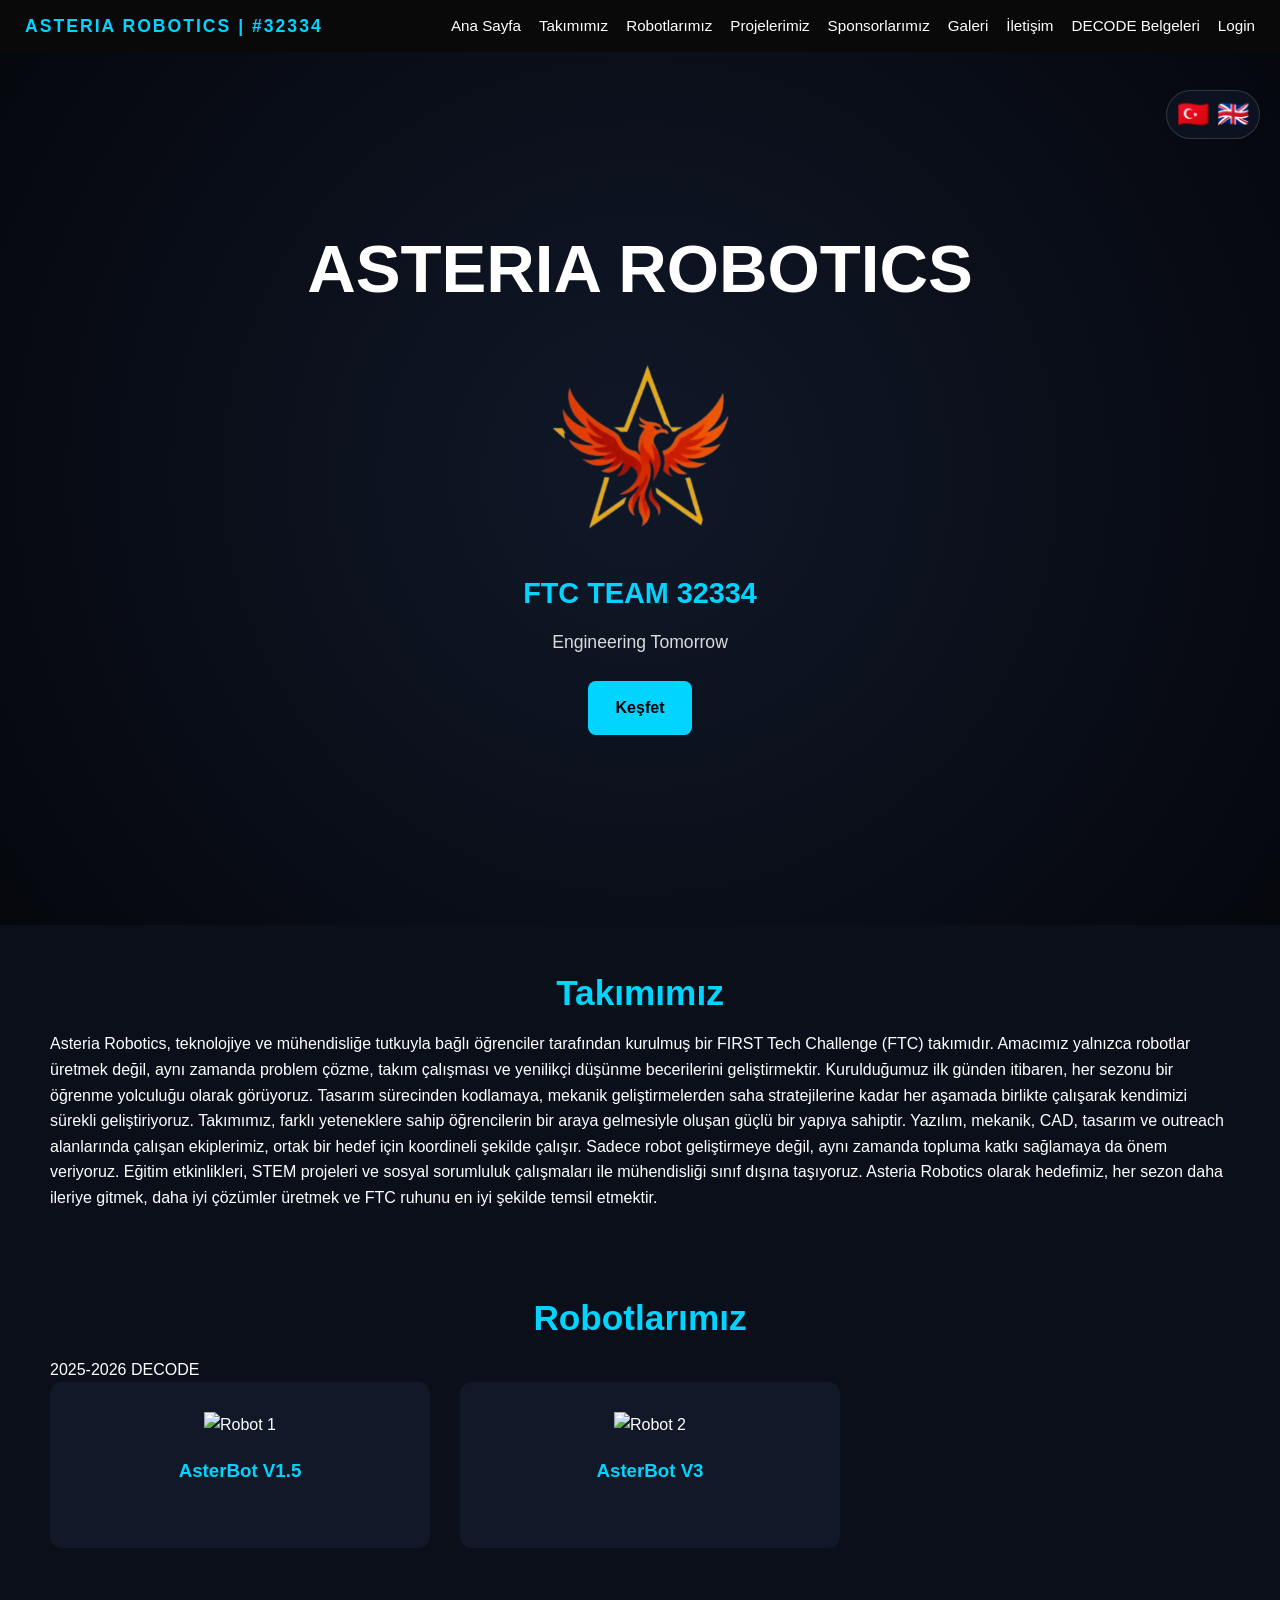
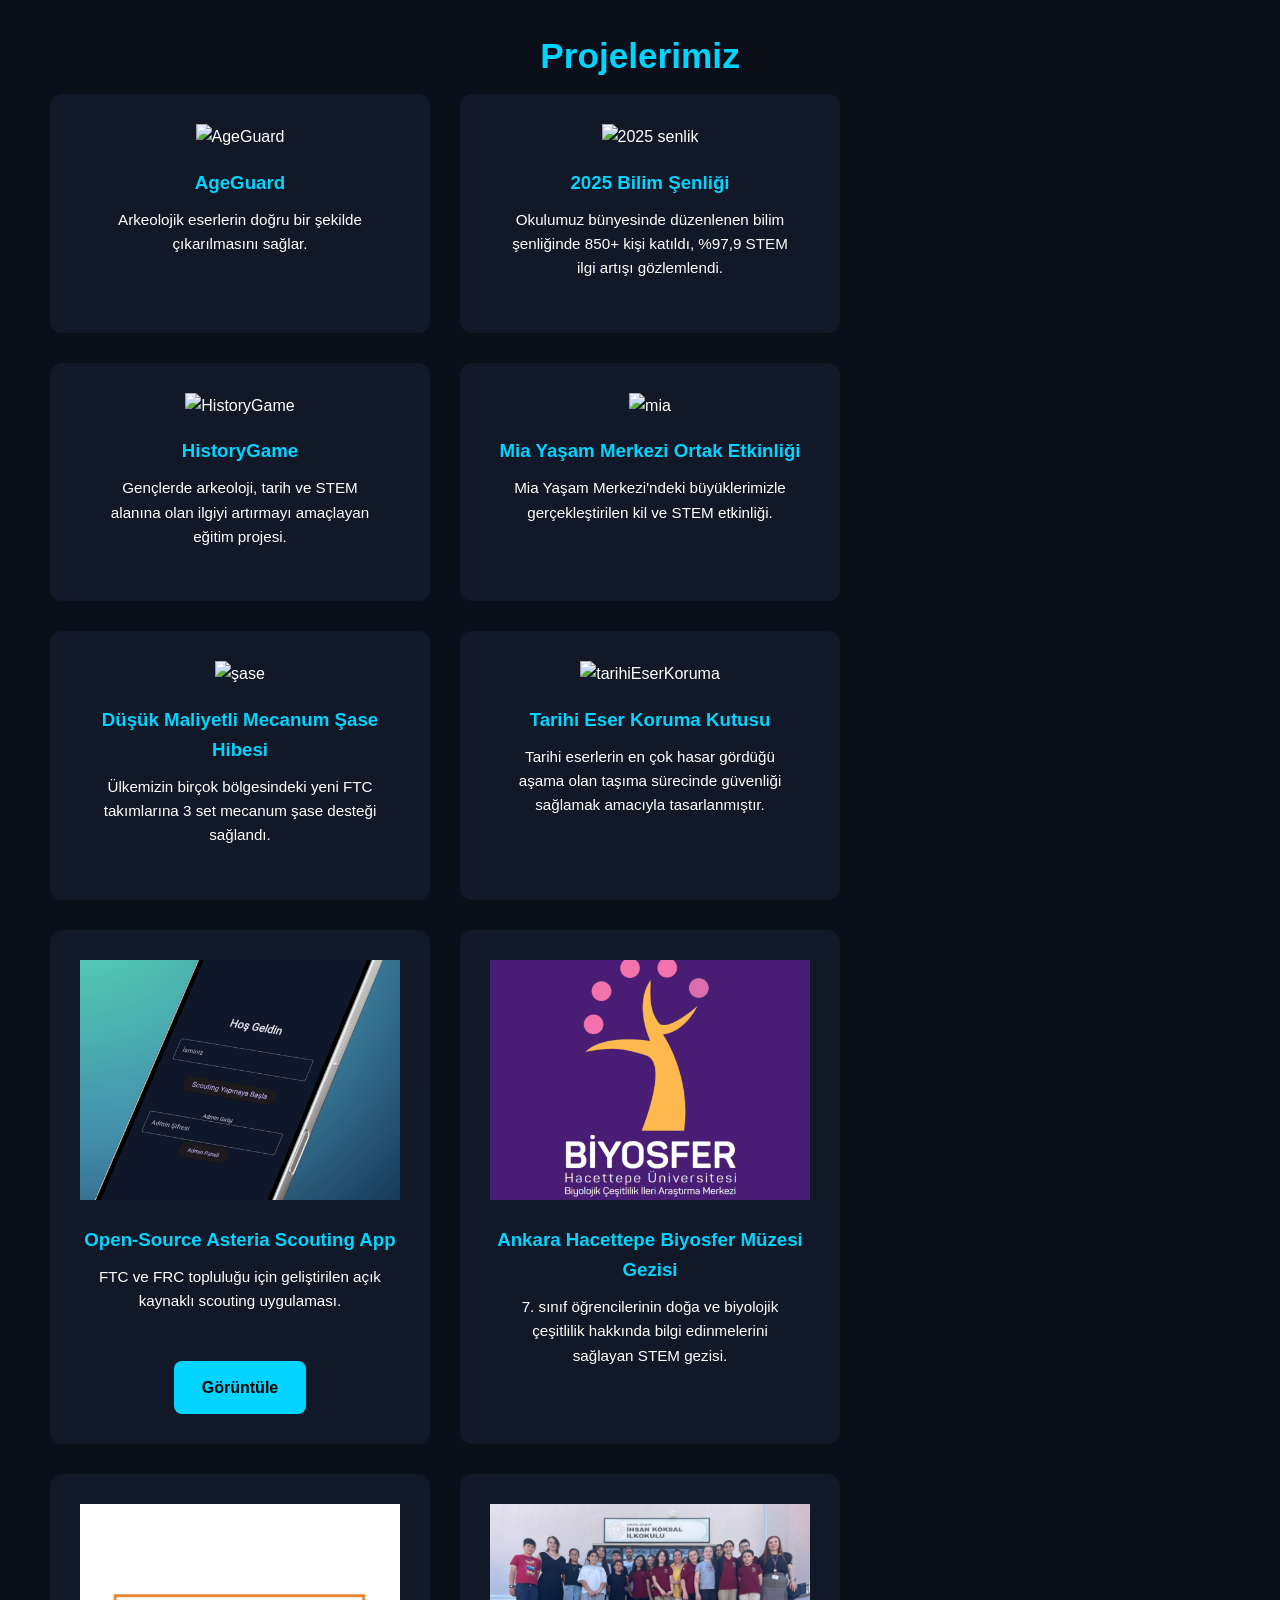
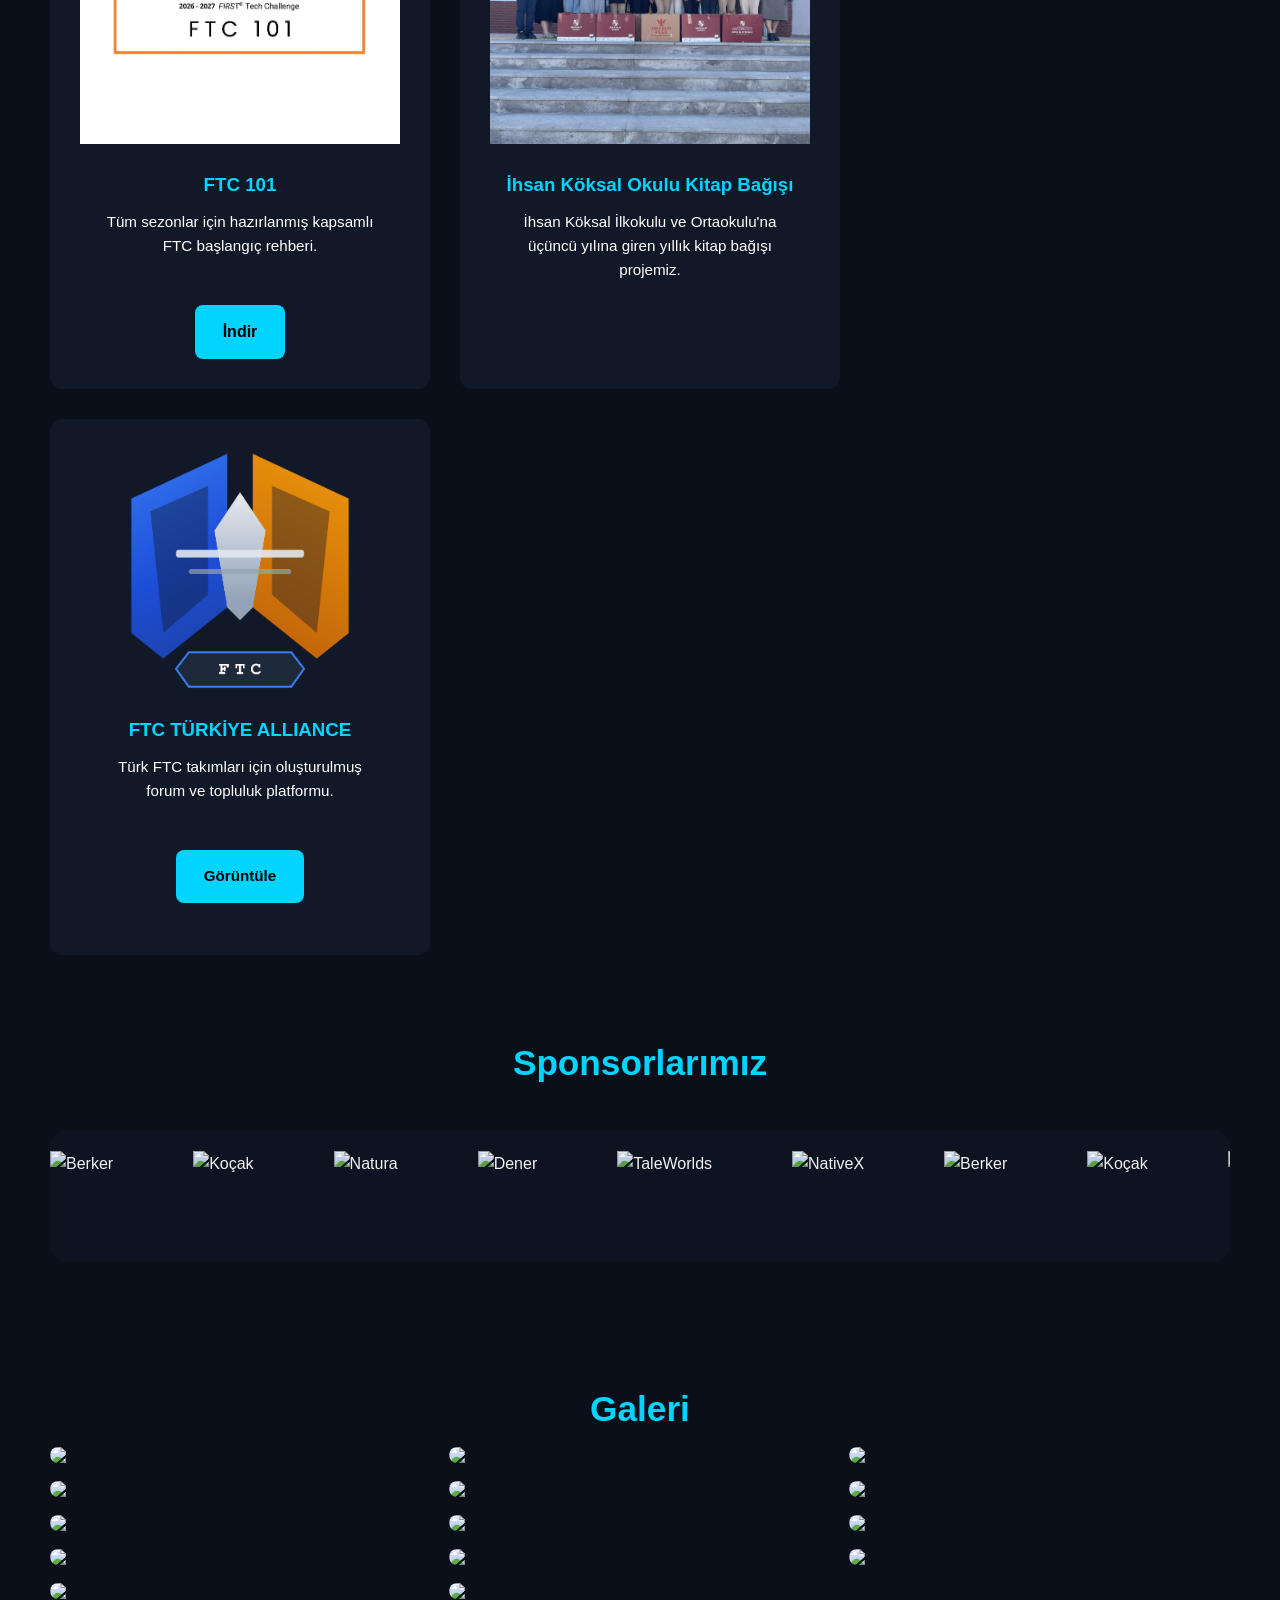
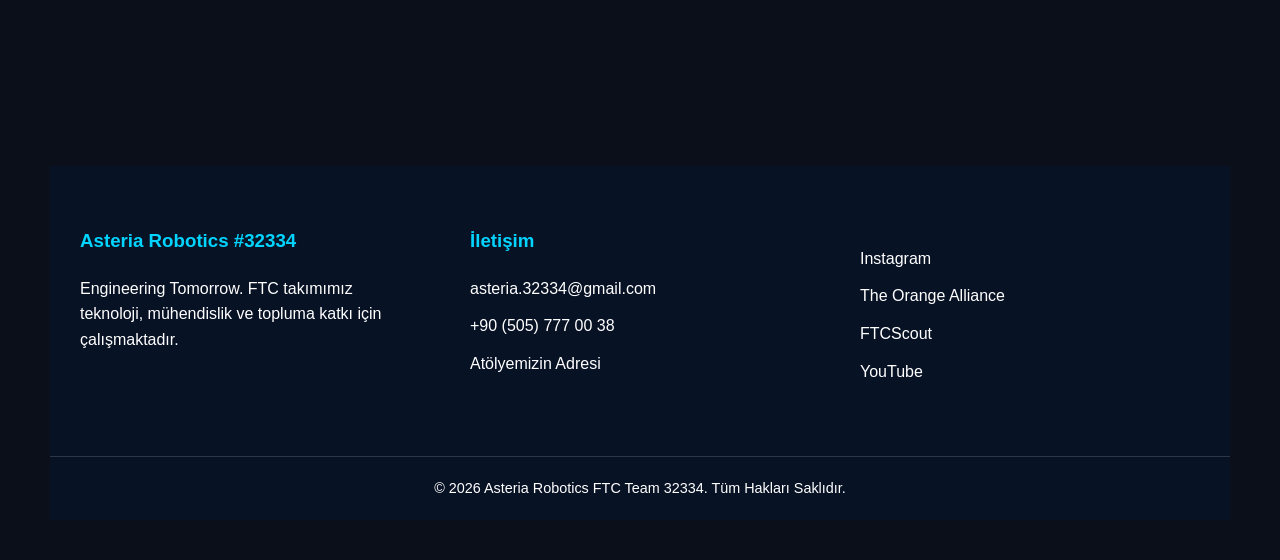
==== commit 8f1c6fee: "Update index.html" ====
--- a/index.html
+++ b/index.html
@@ -60,7 +60,7 @@
         <a href="#team" class="btn" id="discoverBtn">Keşfet</a>
 
     </div>
-
+ 
 </section>
 
 <!-- TEAM -->
@@ -162,9 +162,12 @@
 <p id="project7Text">
 FTC ve FRC topluluğu için geliştirilen açık kaynaklı scouting uygulaması.
 </p>
-        <p><a href="https://github.com/asteria32334/scouting.app.public.git" target="_blank" class="btn">
-                    Görüntüle
-                </a></p>
+        <a href="https://github.com/asteria32334/scouting.app.public.git"
+target="_blank"
+class="btn"
+id="viewBtn2">
+Görüntüle
+</a>
 
         
     </div>
@@ -429,9 +432,7 @@
 navDecode:"DECODE Belgeleri",
 navLogin:"Login",
 
-heroText:"Engineering Tomorrow",
-
-discoverBtn:"Keşfet"
+discoverBtn:"Keşfet",
 
 teamTitle:"Takımımız",
 
@@ -443,7 +444,7 @@
 
 Sadece robot geliştirmeye değil, aynı zamanda topluma katkı sağlamaya da önem veriyoruz. Eğitim etkinlikleri, STEM projeleri ve sosyal sorumluluk çalışmaları ile mühendisliği sınıf dışına taşıyoruz.
 
-Asteria Robotics olarak hedefimiz, her sezon daha ileriye gitmek, daha iyi çözümler üretmek ve FTC ruhunu en iyi şekilde temsil etmektir.`
+Asteria Robotics olarak hedefimiz, her sezon daha ileriye gitmek, daha iyi çözümler üretmek ve FTC ruhunu en iyi şekilde temsil etmektir.`,
 
 robotsTitle:"Robotlarımız",
 
@@ -510,6 +511,8 @@
 instagramText:"Instagram",
 
 copyrightText:"© 2026 Asteria Robotics FTC Team 32334. Tüm Hakları Saklıdır.",
+
+viewBtn2:"Görüntüle",
 },
 
 en:{
@@ -524,9 +527,7 @@
 navDecode:"DECODE Documents",
 navLogin:"Login",
 
-heroText:"Engineering Tomorrow",
-
-discoverBtn:"Discover"
+discoverBtn:"Discover",
 
 teamTitle:"Our Team",
 
@@ -540,7 +541,7 @@
 
 Beyond robotics, we are committed to making a positive impact on our community. Through STEM education, outreach events, workshops, and social responsibility projects, we strive to inspire the next generation of innovators.
 
-As Asteria Robotics, our mission is to improve every season, create innovative solutions, and proudly represent the values and spirit of FIRST Tech Challenge.`
+As Asteria Robotics, our mission is to improve every season, create innovative solutions, and proudly represent the values and spirit of FIRST Tech Challenge.`,
 
 
 robotsTitle:"Our Robots",
@@ -606,6 +607,8 @@
 instagramText:"Instagram",
 
 copyrightText:"© 2026 Asteria Robotics FTC Team 32334. All Rights Reserved.",
+
+viewBtn2:"View",
 }
 
 };
@@ -634,15 +637,7 @@
 
 setLanguage(localStorage.getItem("language") || "tr");
 
-document.querySelectorAll(".language-switch button").forEach(btn=>{
-    btn.style.opacity="0.5";
-});
-
-if(lang==="tr"){
-    document.querySelector(".language-switch button:first-child").style.opacity="1";
-}else{
-    document.querySelector(".language-switch button:last-child").style.opacity="1";
-}
+
 }
 
 </script>
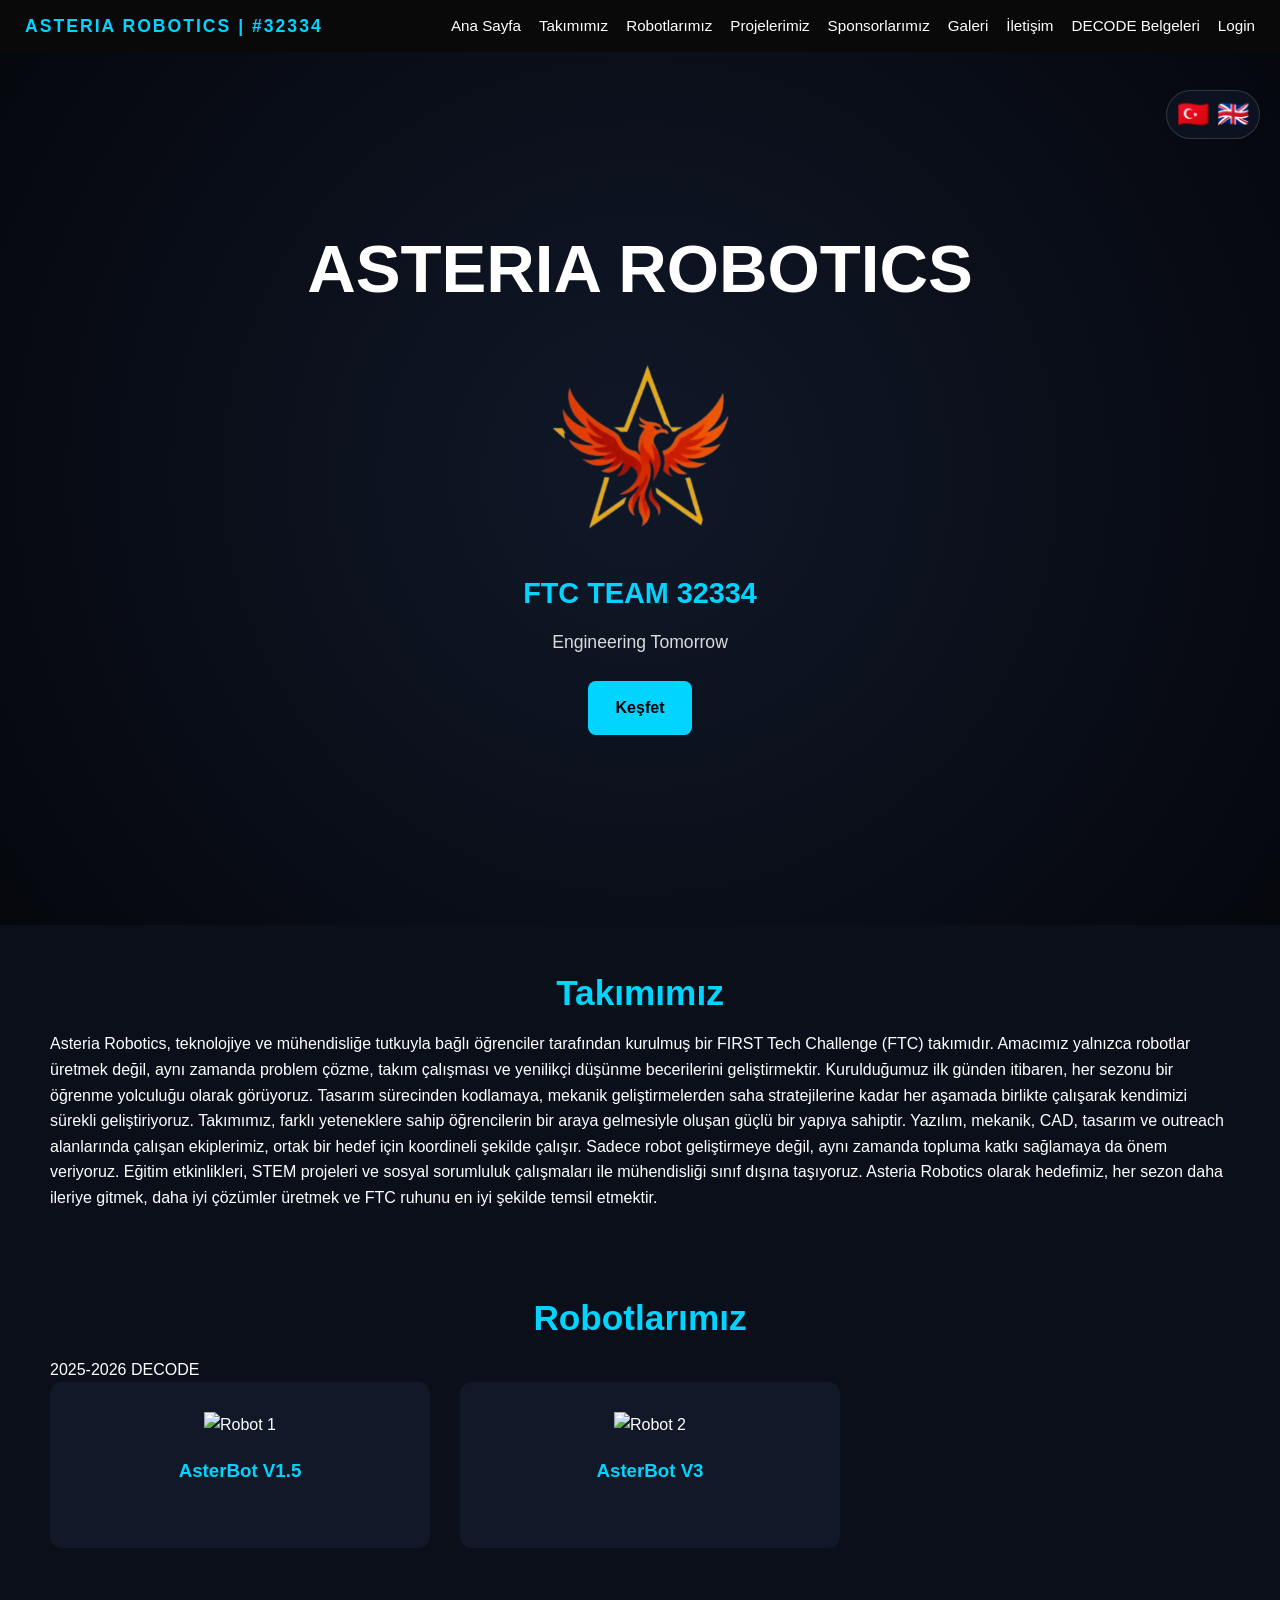
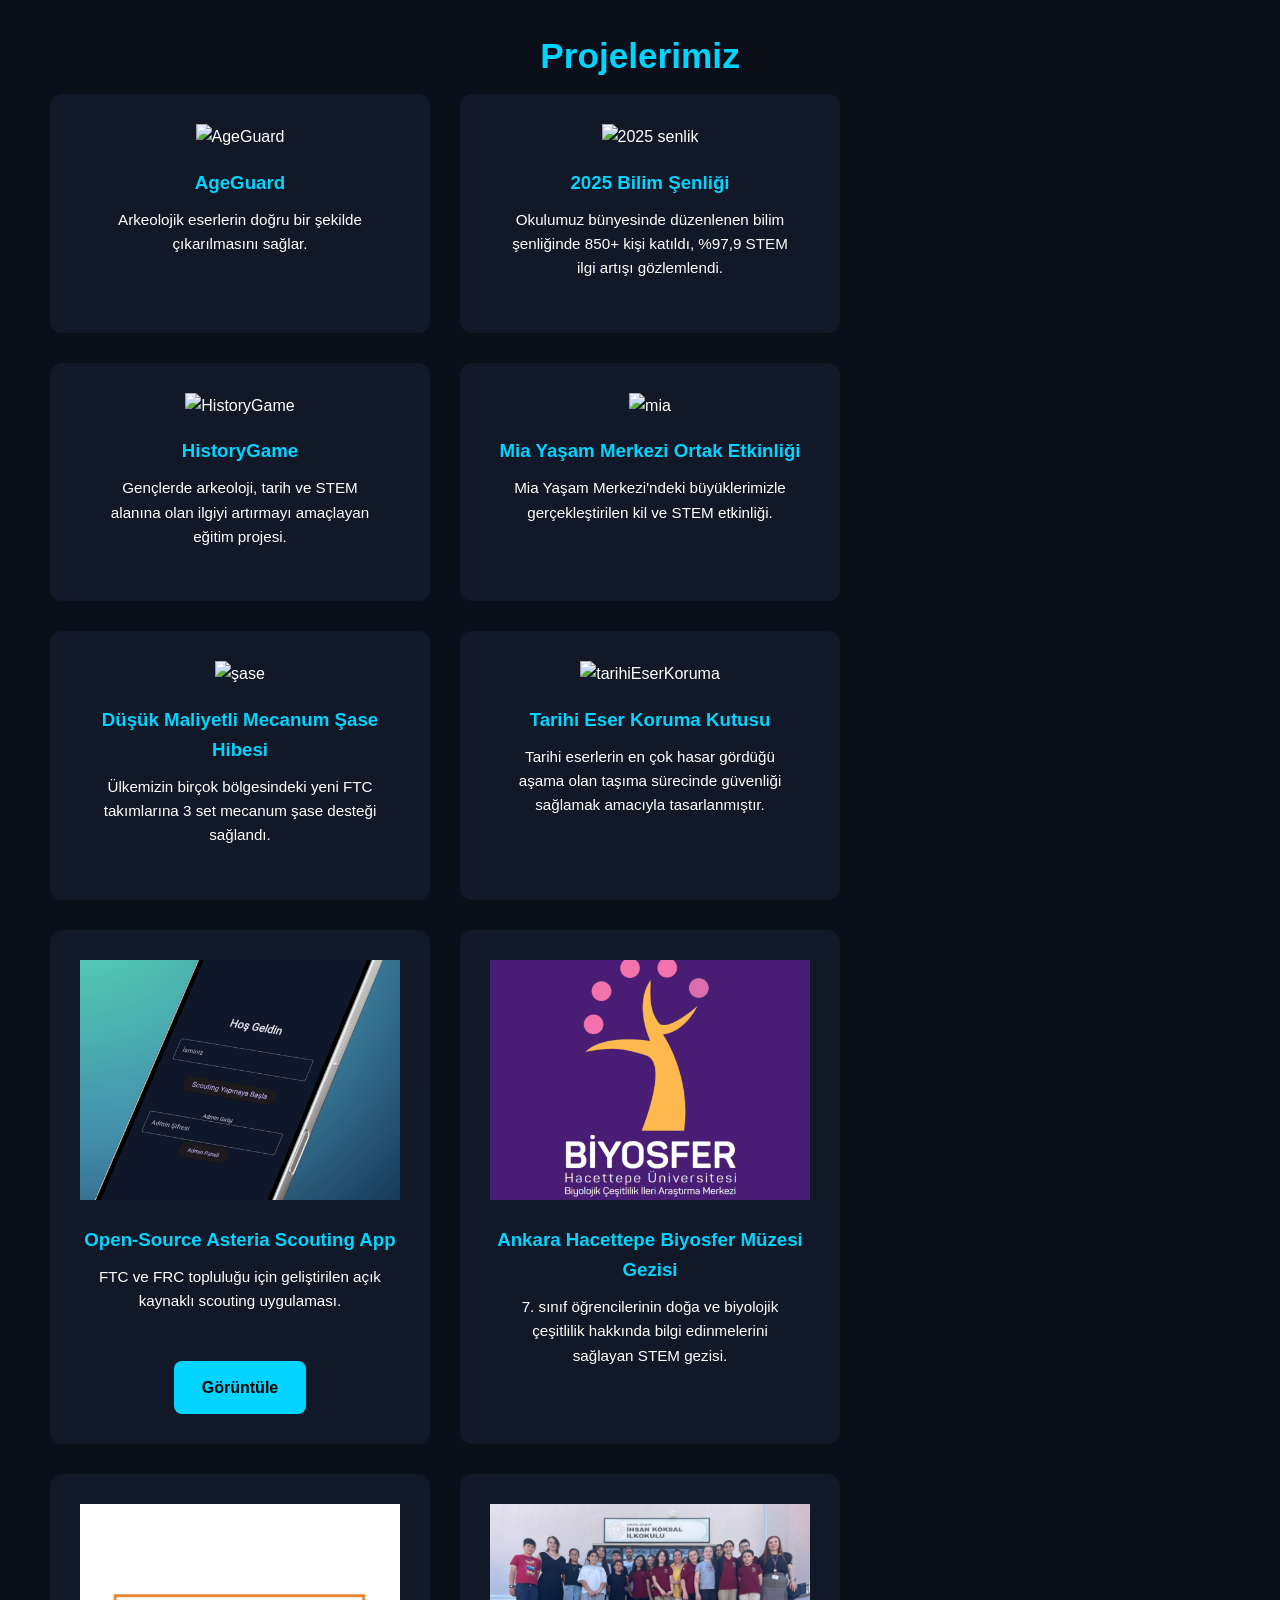
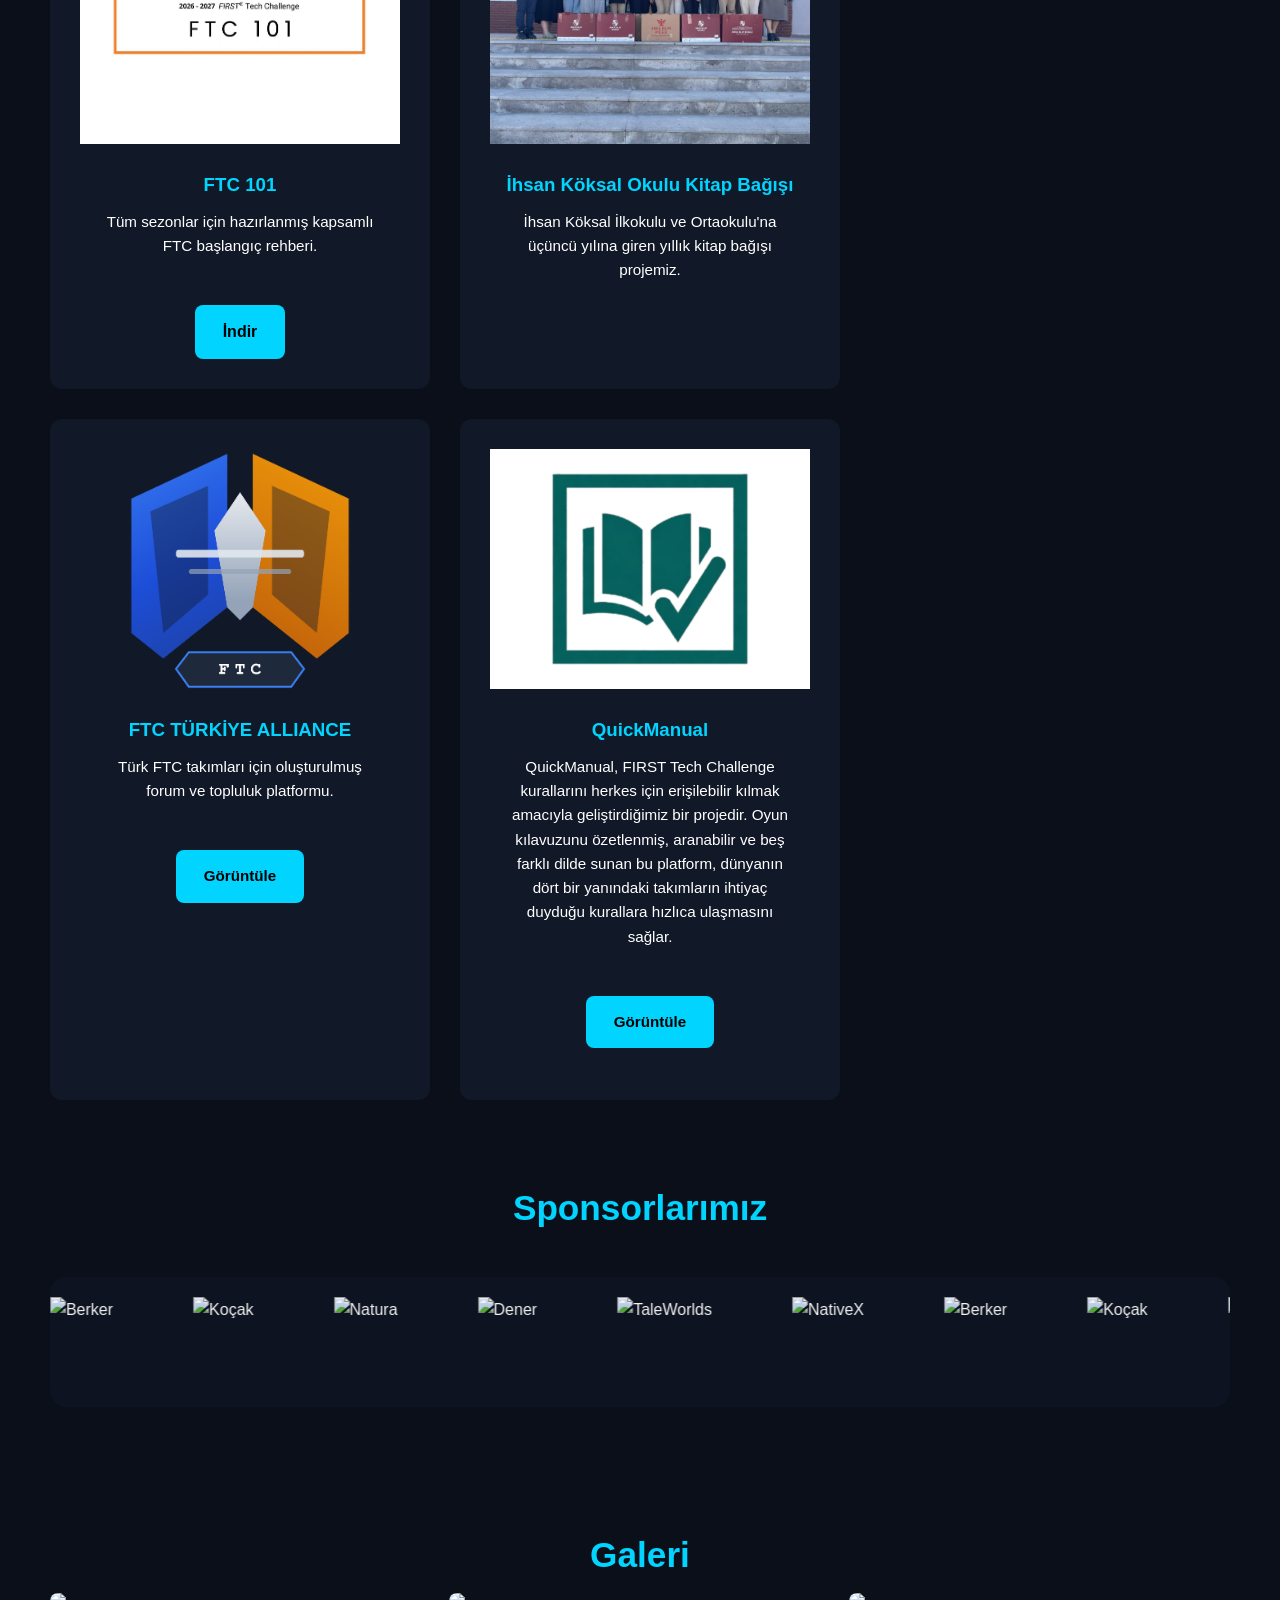
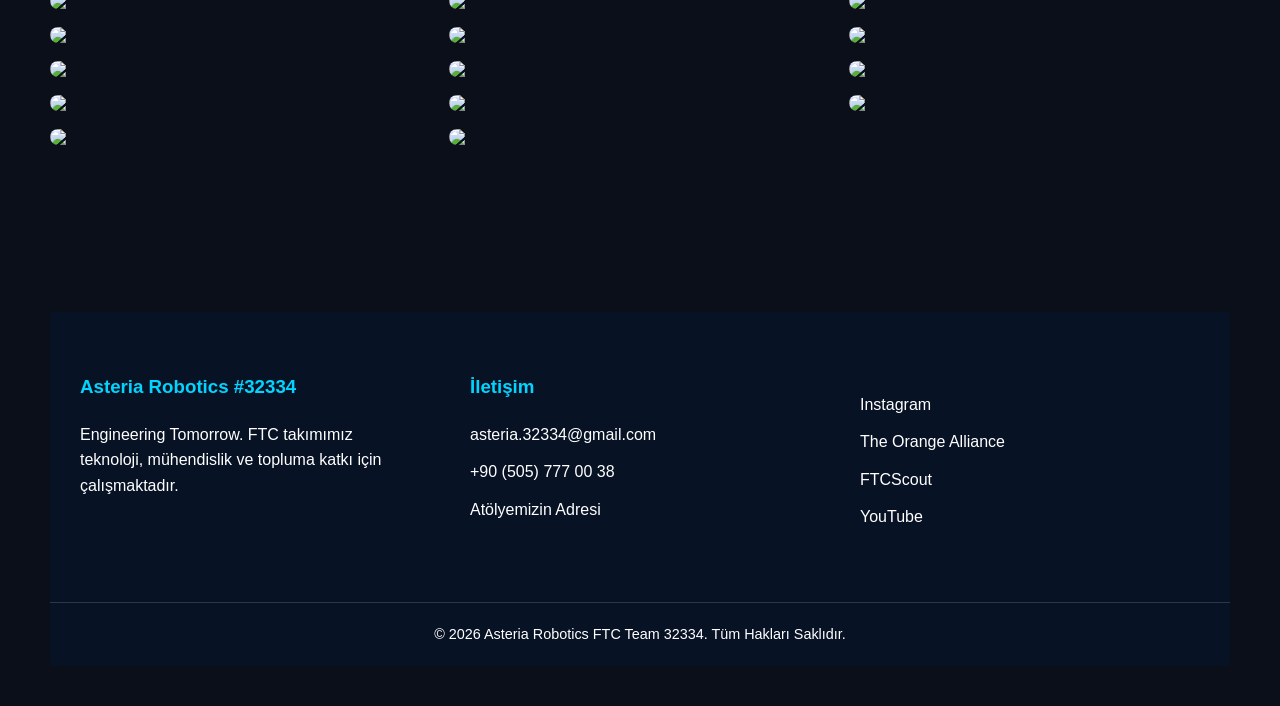
==== commit 93d3a13c: "proje" ====
--- a/index.html
+++ b/index.html
@@ -212,6 +212,28 @@
 <p>
 
 <a href="https://asteria32334.github.io/ftc-turkiye-alliance/" target="_blank" class="btn" id="viewBtn">
+
+Görüntüle
+
+</a>
+
+</p>
+            </div>
+
+    <div class="card">
+        <img src="images/logo (2).png" alt="quick-manual">
+                <h3 id="project12Title">QuickManual</h3>
+
+<p id="project12Text">QuickManual, FIRST Tech Challenge kurallarını herkes 
+    için erişilebilir kılmak amacıyla geliştirdiğimiz bir projedir. Oyun 
+    kılavuzunu özetlenmiş, aranabilir ve beş farklı dilde sunan bu platform, 
+    dünyanın dört bir yanındaki takımların ihtiyaç duyduğu kurallara hızlıca 
+    ulaşmasını sağlar.
+</p>
+
+<p>
+
+<a href="https://asteria32334.github.io/quick-manual/" target="_blank" class="btn" id="viewBtn">
 
 Görüntüle
 
@@ -432,6 +454,8 @@
 navDecode:"DECODE Belgeleri",
 navLogin:"Login",
 
+
+
 discoverBtn:"Keşfet",
 
 teamTitle:"Takımımız",
@@ -492,6 +516,9 @@
 
 project11Title:"FTC TÜRKİYE ALLIANCE",
 project11Text:"Türk FTC takımları için oluşturulmuş forum ve topluluk platformu.",
+
+project12Title:"QuickManual",
+project12Text:"QuickManual, FIRST Tech Challenge kurallarını herkes için erişilebilir kılmak amacıyla geliştirdiğimiz bir projedir. Oyun kılavuzunu özetlenmiş, aranabilir ve beş farklı dilde sunan bu platform, dünyanın dört bir yanındaki takımların ihtiyaç duyduğu kurallara hızlıca ulaşmasını sağlar.",
 
 viewBtn:"Görüntüle",
 
@@ -589,6 +616,8 @@
 project11Title:"FTC Türkiye Alliance",
 project11Text:"A community and forum platform created for Turkish FTC teams.",
 
+project12Title:"QuickManual",
+project12Text:"We built QuickManual to make the FIRST Tech Challenge rules accessible to everyone. This platform offers a summarized, searchable, and fully translated version of the Game Manual in five languages, helping teams around the world find the rules they need quickly and easily.",
 viewBtn:"View",
 
 sponsorsTitle:"Sponsors",
